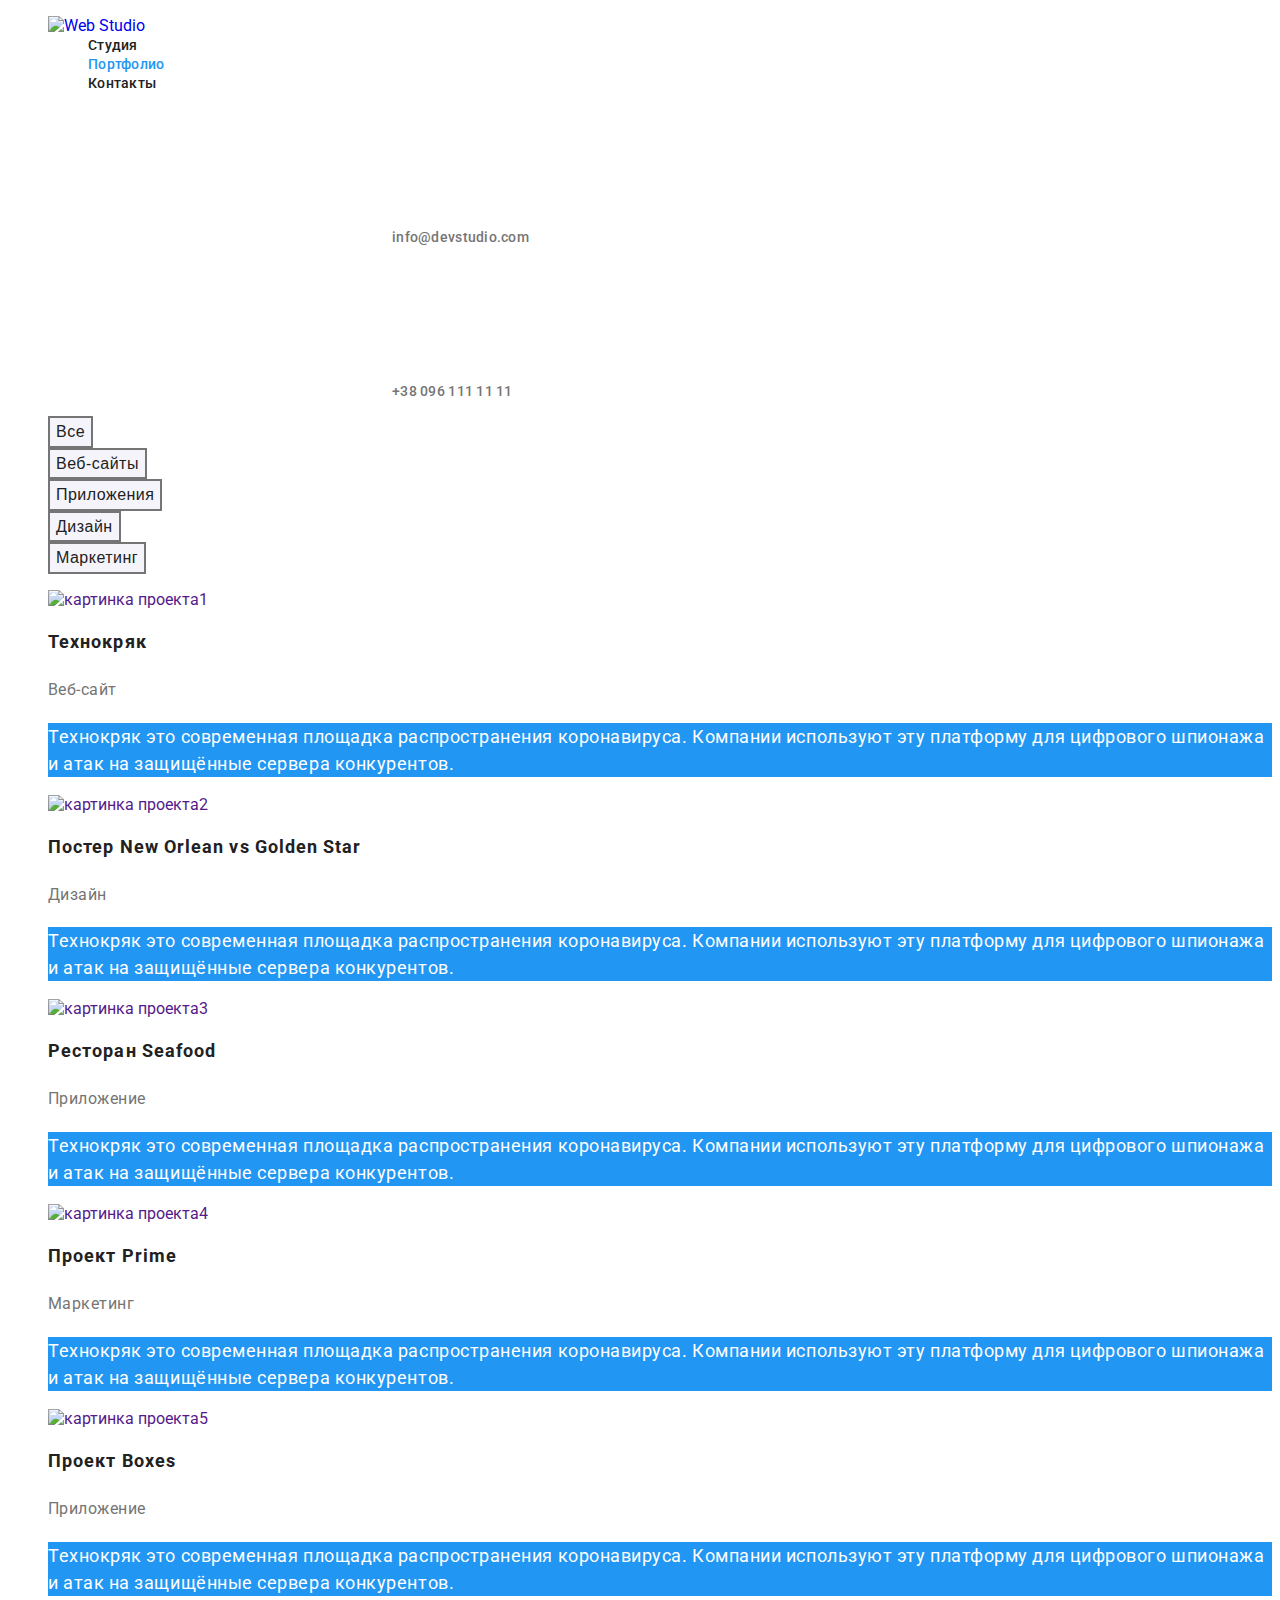
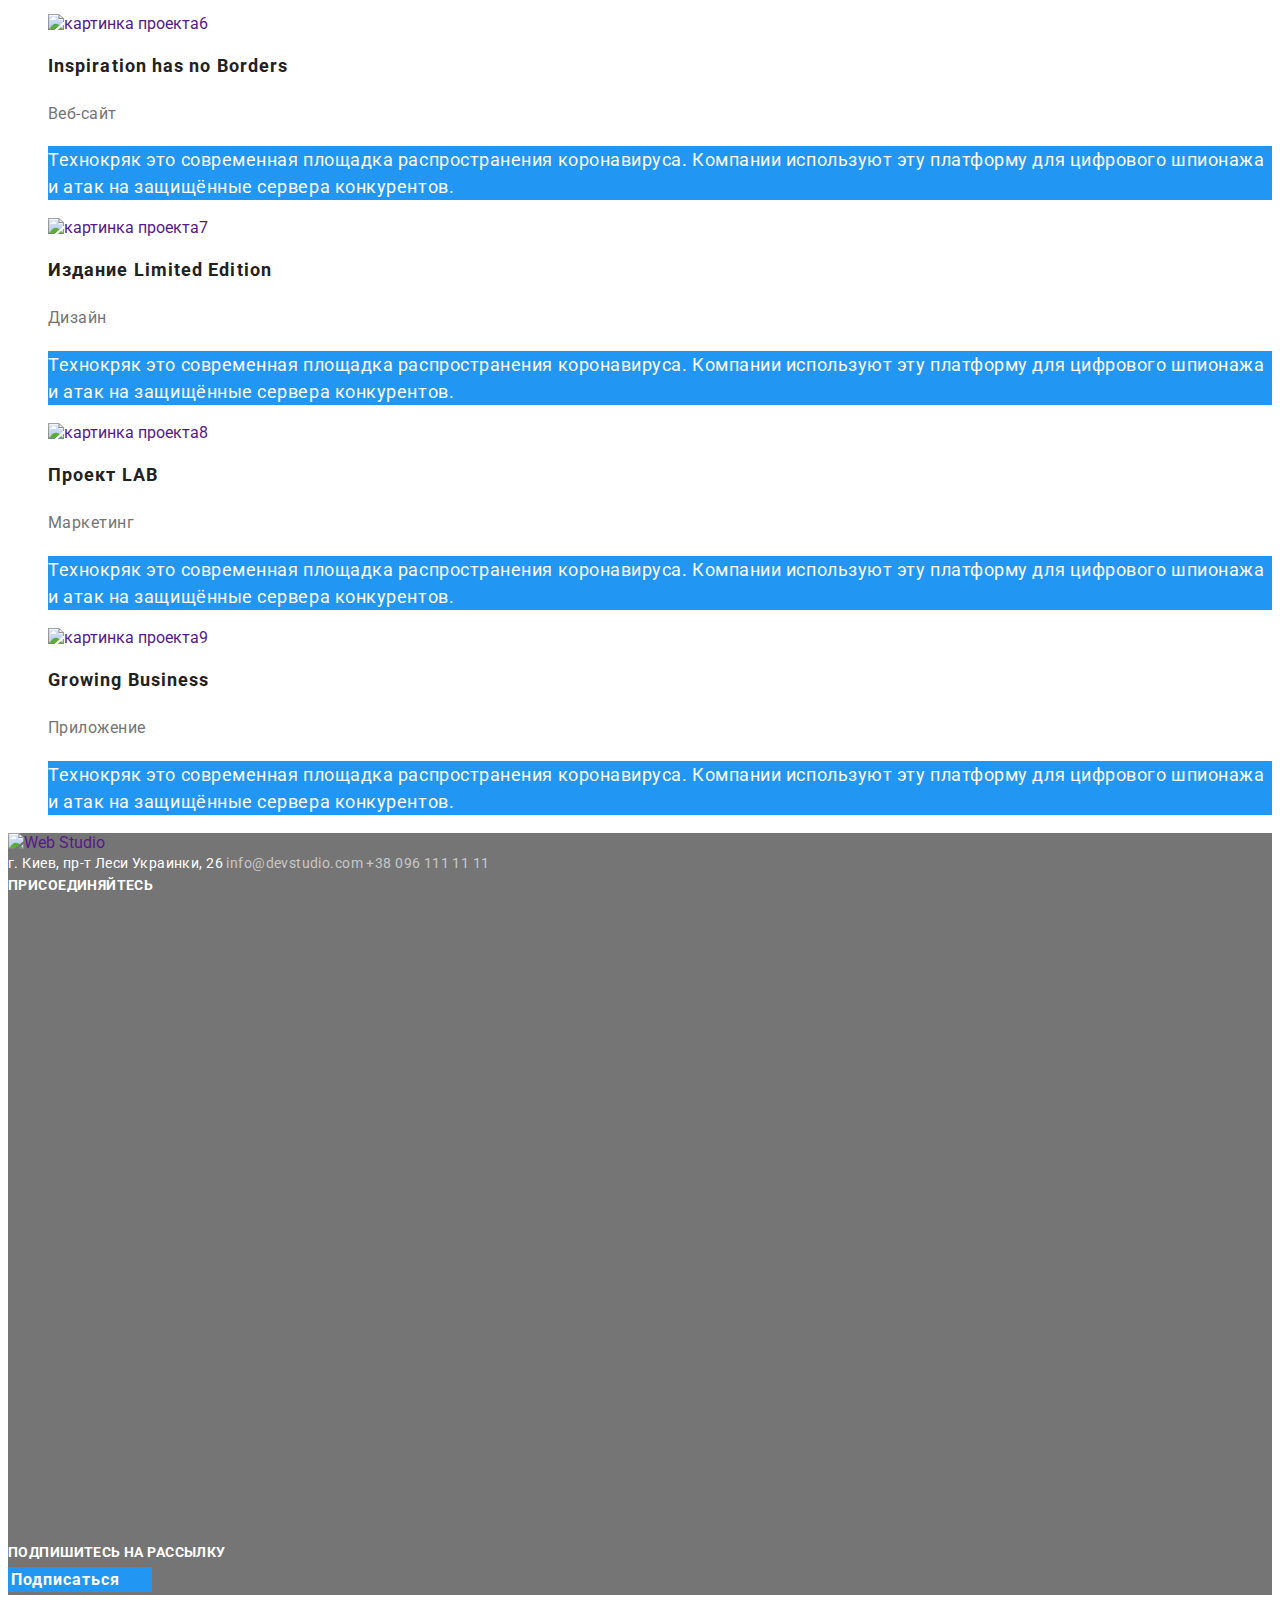
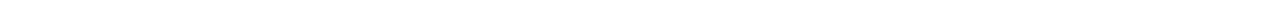
==== portfolio.html @ 9c81aedb "commit" ====
<!DOCTYPE html>
<html lang="ru">
  <head>
    <meta charset="UTF-8" />
    <meta name="format-detection" content="telephone=no" />
    <meta
      name="viewport"
      content="width=device-width, initial-scale=1.0, maximum-scale=1.0, user-scalable=no, shrink-to-fit=no"
    />
    <meta http-equiv="X-UA-Compatible" content="ie=edge" />
    <title>Pprtfolio</title>
    <link
      href="https://fonts.googleapis.com/css2?family=Roboto:wght@400;500;700&display=swap"
      rel="stylesheet"
    />
    <link rel="stylesheet" href="./css/style.css" />
  </head>

  <body>
    <header class="header">
      <div class="container">
        <ul class="header__items">
          <li class="header__item">
            <a href="/" class="logo">
              <div class="logo__img">
                <img src="" alt="Web Studio" role="presentation" />
              </div>
            </a>
          </li>
          <li class="header__item header__item-nav">
            <nav class="nav">
              <ul class="nav__items">
                <li class="nav__item">
                  <a href="./index.html" class="nav__link">Студия</a>
                </li>
                <li class="nav__item">
                  <a href="./portfolio.html" class="nav__link current"
                    >Портфолио
                  </a>
                </li>
                <li class="nav__item">
                  <a href="" class="nav__link">Контакты</a>
                </li>
              </ul>
            </nav>
          </li>
          <li class="header__item">
            <ul class="list">
              <li class="list__item">
                <a href="mailto:info@devstudio.com" class="list__link">
                  <svg class="list__link-icon">
                    <use xlink:href="./img/email.svg"></use>
                  </svg>
                  <span class="list__item-text">info@devstudio.com</span>
                </a>
              </li>
              <li class="list__item">
                <a class="list__link" href="tel:+380961111111">
                  <svg class="list__link-icon">
                    <use xlink:href="./img/phone.svg"></use>
                  </svg>
                  <span class="list__item-text">+38 096 111 11 11</span>
                </a>
              </li>
            </ul>
          </li>
        </ul>
      </div>
    </header>

    <!-- MAIN -->
    <main>
      <!-- Секция Фильтра -->
      <!-- ВОПРОСС -->
      <section class="main-cont__sect">
        <ul class="section__filter">
          <li class="filter__item">
            <button type="button" class="filter__btn">Все</button>
          </li>
          <li class="filter__item">
            <button type="button" class="filter__btn">Веб-сайты</button>
          </li>
          <li class="filter__item">
            <button type="button" class="filter__btn">Приложения</button>
          </li>
          <li class="filter__item">
            <button type="button" class="filter__btn">Дизайн</button>
          </li>
          <li class="filter__item">
            <button type="button" class="filter__btn">Маркетинг</button>
          </li>
        </ul>

        <!-- Блоки  -->

        <ul class="section__blocks">
          <li class="block__item">
            <a href=""
              ><img src="./img/project1.jpg" alt="картинка проекта1" />
              <h2 class="block__title">Технокряк</h2>
              <p class="block__subtitle">Веб-сайт</p>
              <p class="block__text">
                Технокряк это современная площадка распространения коронавируса.
                Компании используют эту платформу для цифрового шпионажа и атак
                на защищённые сервера конкурентов.
              </p>
            </a>
          </li>
          <li class="block__item">
            <a href=""
              ><img src="./img/project2.jpg" alt="картинка проекта2" />
              <h2 class="block__title">Постер New Orlean vs Golden Star</h2>
              <p class="block__subtitle">Дизайн</p>
              <p class="block__text">
                Технокряк это современная площадка распространения коронавируса.
                Компании используют эту платформу для цифрового шпионажа и атак
                на защищённые сервера конкурентов.
              </p>
            </a>
          </li>
          <li class="block__item">
            <a href=""
              ><img src="./img/project3.jpg" alt="картинка проекта3" />
              <h2 class="block__title">Ресторан Seafood</h2>
              <p class="block__subtitle">Приложение</p>
              <p class="block__text">
                Технокряк это современная площадка распространения коронавируса.
                Компании используют эту платформу для цифрового шпионажа и атак
                на защищённые сервера конкурентов.
              </p>
            </a>
          </li>
          <li class="block__item">
            <a href=""
              ><img src="./img/project4.jpg" alt="картинка проекта4" />
              <h2 class="block__title">Проект Prime</h2>
              <p class="block__subtitle">Маркетинг</p>
              <p class="block__text">
                Технокряк это современная площадка распространения коронавируса.
                Компании используют эту платформу для цифрового шпионажа и атак
                на защищённые сервера конкурентов.
              </p>
            </a>
          </li>
          <li class="block__item">
            <a href=""
              ><img src="./img/project5.jpg" alt="картинка проекта5" />
              <h2 class="block__title">Проект Boxes</h2>
              <p class="block__subtitle">Приложение</p>
              <p class="block__text">
                Технокряк это современная площадка распространения коронавируса.
                Компании используют эту платформу для цифрового шпионажа и атак
                на защищённые сервера конкурентов.
              </p>
            </a>
          </li>
          <li class="block__item">
            <a href=""
              ><img src="./img/project6.jpg" alt="картинка проекта6" />
              <h2 class="block__title">Inspiration has no Borders</h2>
              <p class="block__subtitle">Веб-сайт</p>
              <p class="block__text">
                Технокряк это современная площадка распространения коронавируса.
                Компании используют эту платформу для цифрового шпионажа и атак
                на защищённые сервера конкурентов.
              </p>
            </a>
          </li>
          <li class="block__item">
            <a href=""
              ><img src="./img/project7.jpg" alt="картинка проекта7" />
              <h2 class="block__title">Издание Limited Edition</h2>
              <p class="block__subtitle">Дизайн</p>
              <p class="block__text">
                Технокряк это современная площадка распространения коронавируса.
                Компании используют эту платформу для цифрового шпионажа и атак
                на защищённые сервера конкурентов.
              </p>
            </a>
          </li>
          <li class="block__item">
            <a href=""
              ><img src="./img/project8.jpg" alt="картинка проекта8" />
              <h2 class="block__title">Проект LAB</h2>
              <p class="block__subtitle">Маркетинг</p>
              <p class="block__text">
                Технокряк это современная площадка распространения коронавируса.
                Компании используют эту платформу для цифрового шпионажа и атак
                на защищённые сервера конкурентов.
              </p>
            </a>
          </li>
          <li class="block__item">
            <a href="">
              <img src="./img/project9.jpg" alt="картинка проекта9" />
              <h2 class="block__title">Growing Business</h2>
              <p class="block__subtitle">Приложение</p>
              <p class="block__text">
                Технокряк это современная площадка распространения коронавируса.
                Компании используют эту платформу для цифрового шпионажа и атак
                на защищённые сервера конкурентов.
              </p>
            </a>
          </li>
        </ul>
      </section>
    </main>

    <!-- FOOTER -->
    <footer class="footer">
      <div class="container">
        <div class="footer__address">
          <a href="" class="logo">
            <div class="logo-img">
              <img src="" alt="Web Studio" role="presentation" />
            </div>
          </a>
          <address class="address">
            г. Киев, пр-т Леси Украинки, 26
            <a href="mailto:info@devstudio.com" class="footer__email"
              >info@devstudio.com</a
            >
            <a href="tel:+380961111111" class="footer__phone"
              >+38 096 111 11 11</a
            >
          </address>
          <div class="join">
            <b class="join__text"> Присоединяйтесь </b>
            <ul class="socialmedia">
              <li class="socialmedia__item">
                <a href="" aria-label="Instagram" class="socialmedia__link">
                  <svg class="socialmedia__icon">
                    <use href="./img/symbol-defs.svg#icon-instagram"></use>
                  </svg>
                </a>
              </li>

              <li class="socialmedia__item">
                <a href="" aria-label="Twitter" class="socialmedia__link">
                  <svg class="socialmedia__icon">
                    <use href="./img/symbol-defs.svg#icon-twitter"></use>
                  </svg>
                </a>
              </li>

              <li class="socialmedia__item">
                <a href="" aria-label="Facebook" class="socialmedia__link">
                  <svg class="socialmedia__icon">
                    <use href="./img/symbol-defs.svg#icon-facebook"></use>
                  </svg>
                </a>
              </li>

              <li class="socialmedia__item">
                <a href="" aria-label="LinkedIn" class="socialmedia__link">
                  <svg class="socialmedia__icon">
                    <use href="./img/symbol-defs.svg#icon-linkedin"></use>
                  </svg>
                </a>
              </li>
            </ul>
          </div>
          <div class="subscribe">
            <b class="subscribe__text">Подпишитесь на рассылку</b>
            <div class="footer__button">
              <a href="" class="button"
                >Подписаться
                <svg class="footer__button-icon" width="24" height="24">
                  <use href="./img/symbol-defs.svg#icon-icon-send"></use>
                </svg>
              </a>
            </div>
          </div>
        </div>
      </div>
    </footer>
  </body>
</html>
---- css/style.css ----
/* ПОЛИТРА ЦВЕТОВ
color: #2196f3;
color: #000000;
color: #757575;
color: #ffffff;
background: rgba(47, 48, 58, 0.8); */

body {
  font-family: Roboto, sans-serif;
  color: #000000;
  background-color: #ffffff;
}

ul {
  list-style: none;
}

a {
  text-decoration: none;
}

/* БЛОК НАВИГАЦИИ */
.nav__link {
  font-style: normal;
  font-weight: 500;
  font-size: 14px;
  line-height: 1.1;
  letter-spacing: 0.02em;
  color: #212121;
}
.nav__link:hover,
.nav__link:focus {
  color: #2196f3;
}
.nav__items .nav__link.current {
  color: #2196f3;
}

.list__item-text {
  font-style: normal;
  font-weight: 500;
  font-size: 14px;
  line-height: 1.1;
  letter-spacing: 0.02em;
  color: #757575;
}
.list__item-text:hover,
.list__item-text:focus {
  color: #2196f3;
}

/* CSS WEB STUDIO */

/* НАДПИСЬ - Эффективные решения для вашего бизнеса */
.container__hero .hero__title {
  font-style: normal;
  font-weight: 900;
  font-size: 44px;
  line-height: 1.3;
  text-align: center;
  letter-spacing: 0.06em;
  text-transform: uppercase;
  color: #ffffff;
  background-color: #757575;
}

/* КНОПКА- Заказать Услугу */

.container__hero .hero__link {
  font-style: normal;
  font-weight: bold;
  font-size: 16px;
  line-height: 2;
  /* display: flex;
  align-items: center;
  text-align: center; */
  letter-spacing: 0.06em;
  color: #ffffff;
  background-color: #2196f3;
  border-style: solid;
  border-color: #2196f3;
}

/* КОНТЕЙНЕР-ОСОБЕННОСТИ */

.container .container__title-features {
  font-style: normal;
  font-weight: bold;
  font-size: 14px;
  line-height: 1.1;
  letter-spacing: 0.03em;
  text-transform: uppercase;
  color: #212121;
}
.container .container__text-features {
  font-style: normal;
  font-weight: normal;
  font-size: 14px;
  line-height: 1.7;
  letter-spacing: 0.03em;
  color: #757575;
}

/* СЕКЦИЯ ЧЕМ МЫ ЗАНИМАЕМСЯ */
.wwd__sect .container__title {
  font-style: normal;
  font-weight: bold;
  font-size: 36px;
  line-height: 1.2;
  text-align: center;
  letter-spacing: 0.03em;
  color: #212121;
}

.wwd__sect .container__subtitle {
  font-style: normal;
  font-weight: bold;
  font-size: 14px;
  line-height: 1.1;
  text-align: center;
  letter-spacing: 0.03em;
  text-transform: uppercase;
  color: #ffffff;
  background: rgba(47, 48, 58, 0.8);
}

/* КАРТОЧКИ КОМАНДЫ */
.team__sect .container__title {
  font-style: normal;
  font-weight: bold;
  font-size: 36px;
  line-height: 1.2;
  text-align: center;
  letter-spacing: 0.03em;
  color: #212121;
}
.team__sect .container__subtitle {
  font-style: normal;
  font-weight: 500;
  font-size: 16px;
  line-height: 1.2;
  text-align: center;
  letter-spacing: 0.03em;
  color: #212121;
}
.team__sect .container__text {
  font-style: normal;
  font-weight: normal;
  font-size: 16px;
  line-height: 1.2;
  text-align: center;
  letter-spacing: 0.03em;
  color: #757575;
}
.team__sect .socialmedia__icon {
}

/* СЕКЦИЯ КЛИЕНТОВ */
.clients__sect .container__title {
  font-style: normal;
  font-weight: bold;
  font-size: 36px;
  line-height: 1.2;
  text-align: center;
  letter-spacing: 0.03em;
  color: #212121;
}

/* FOOTER */
.footer {
  background-color: #757575;
}
.address {
  font-style: normal;
  font-weight: normal;
  font-size: 14px;
  line-height: 1.7;
  letter-spacing: 0.03em;
  color: #ffffff;
}
.footer .footer__email {
  font-style: normal;
  font-weight: normal;
  font-size: 14px;
  line-height: 1.7;
  letter-spacing: 0.03em;
  color: rgba(255, 255, 255, 0.6);
}
.footer .footer__phone {
  font-style: normal;
  font-weight: normal;
  font-size: 14px;
  line-height: 1.7;
  letter-spacing: 0.03em;
  color: rgba(255, 255, 255, 0.6);
}
.join .join__text {
  font-style: normal;
  font-weight: bold;
  font-size: 14px;
  line-height: 1.1;
  letter-spacing: 0.03em;
  text-transform: uppercase;

  color: #ffffff;
}
.subscribe .subscribe__text {
  font-style: normal;
  font-weight: bold;
  font-size: 14px;
  line-height: 16px;
  letter-spacing: 0.03em;
  text-transform: uppercase;
  color: #ffffff;
}

.footer__button .button {
  font-style: normal;
  font-weight: bold;
  font-size: 16px;
  line-height: 1.8;
  /* display: flex;
  align-items: center;
  text-align: center; */
  letter-spacing: 0.06em;
  background-color: #2196f3;
  border-style: solid;
  border-color: #2196f3;
  color: #ffffff;
}

/* PORTFOLIO CSS */
.section__filter .filter__btn {
  font-style: normal;
  font-weight: 500;
  font-size: 16px;
  line-height: 1.6;
  text-align: center;
  letter-spacing: 0.03em;
  color: #212121;
  background-color: #f5f4fa;
  border-style: solid;
  border-color: #757575;
}
.filter__btn:hover,
.filter__btn:focus {
  color: #2196f3;
}
.section__blocks .block__title {
  font-style: normal;
  font-weight: bold;
  font-size: 18px;
  line-height: 2;
  letter-spacing: 0.06em;
  color: #212121;
}
.section__blocks .block__subtitle {
  font-style: normal;
  font-weight: normal;
  font-size: 16px;
  line-height: 1.8;
  letter-spacing: 0.03em;
  color: #757575;
}
.section__blocks .block__text {
  font-style: normal;
  font-weight: normal;
  font-size: 18px;
  line-height: 1.5;
  letter-spacing: 0.03em;
  color: #ffffff;
  background-color: #2196f3;
}
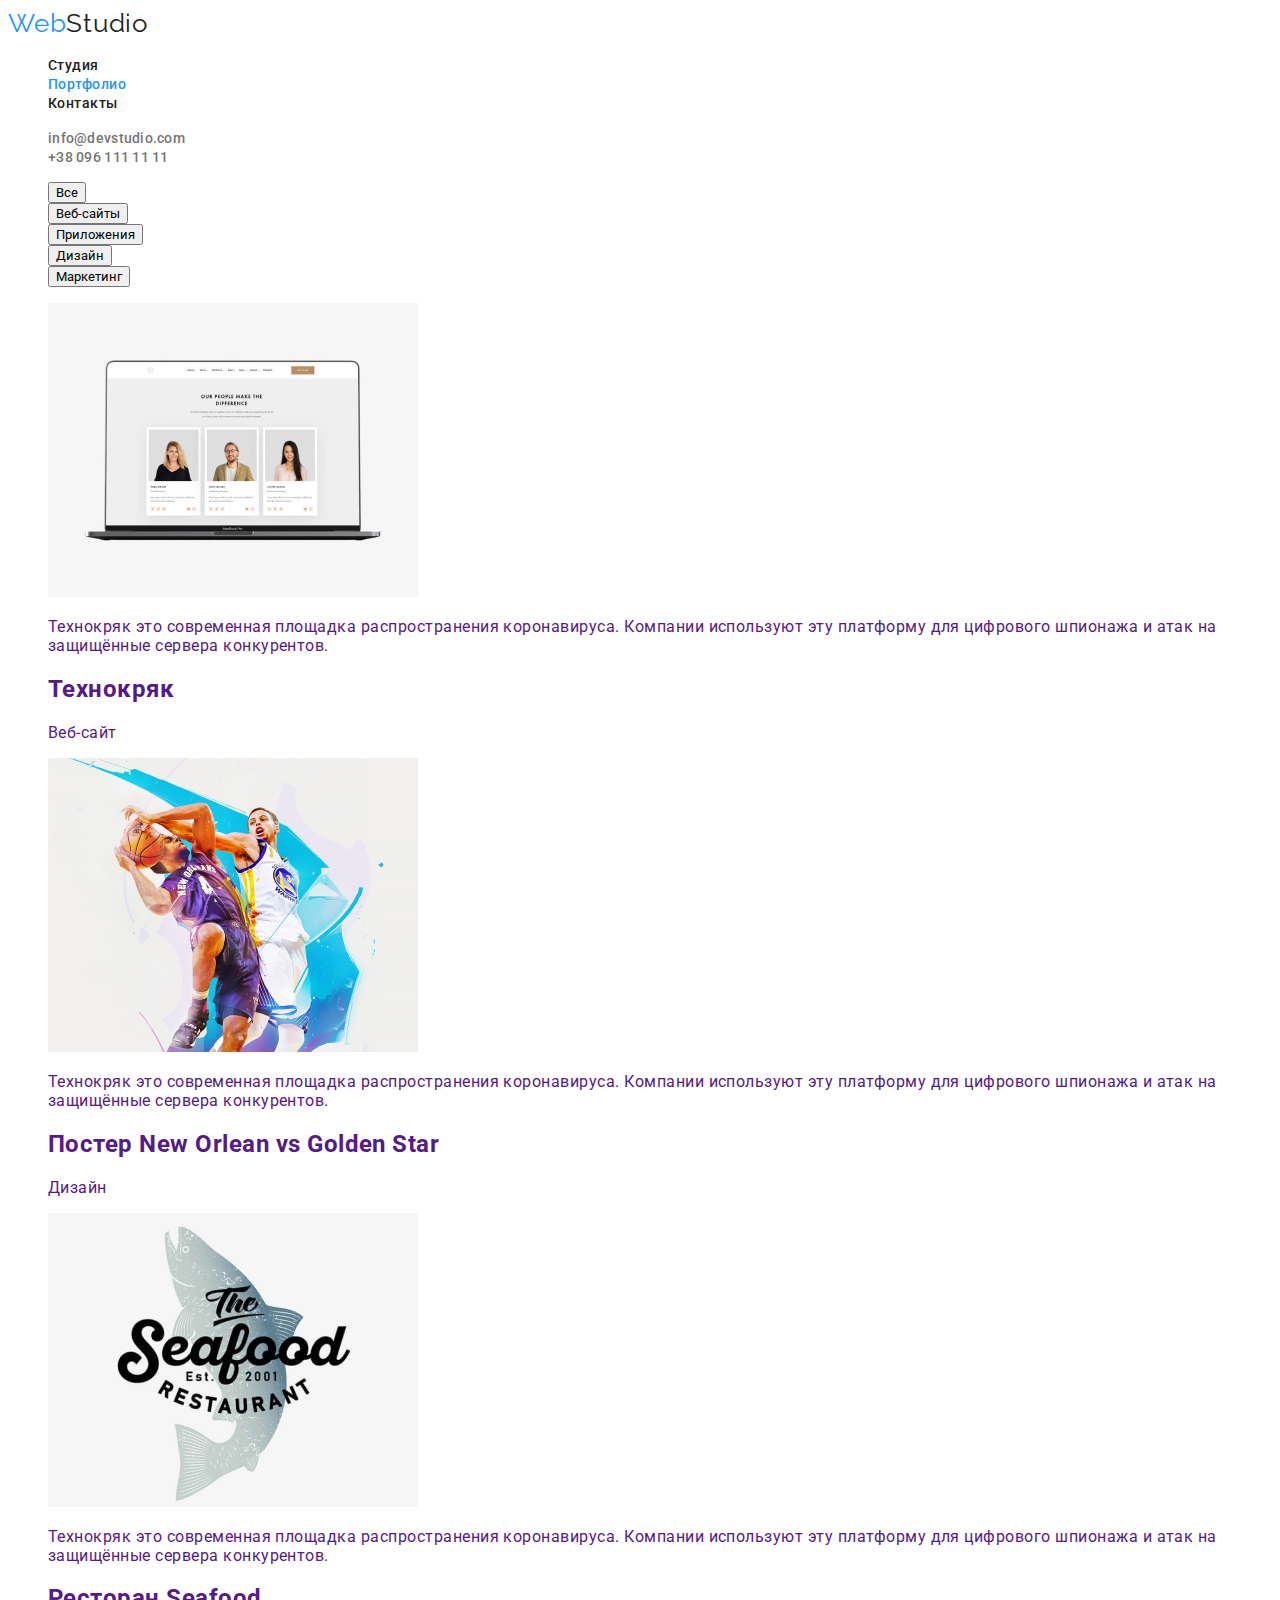
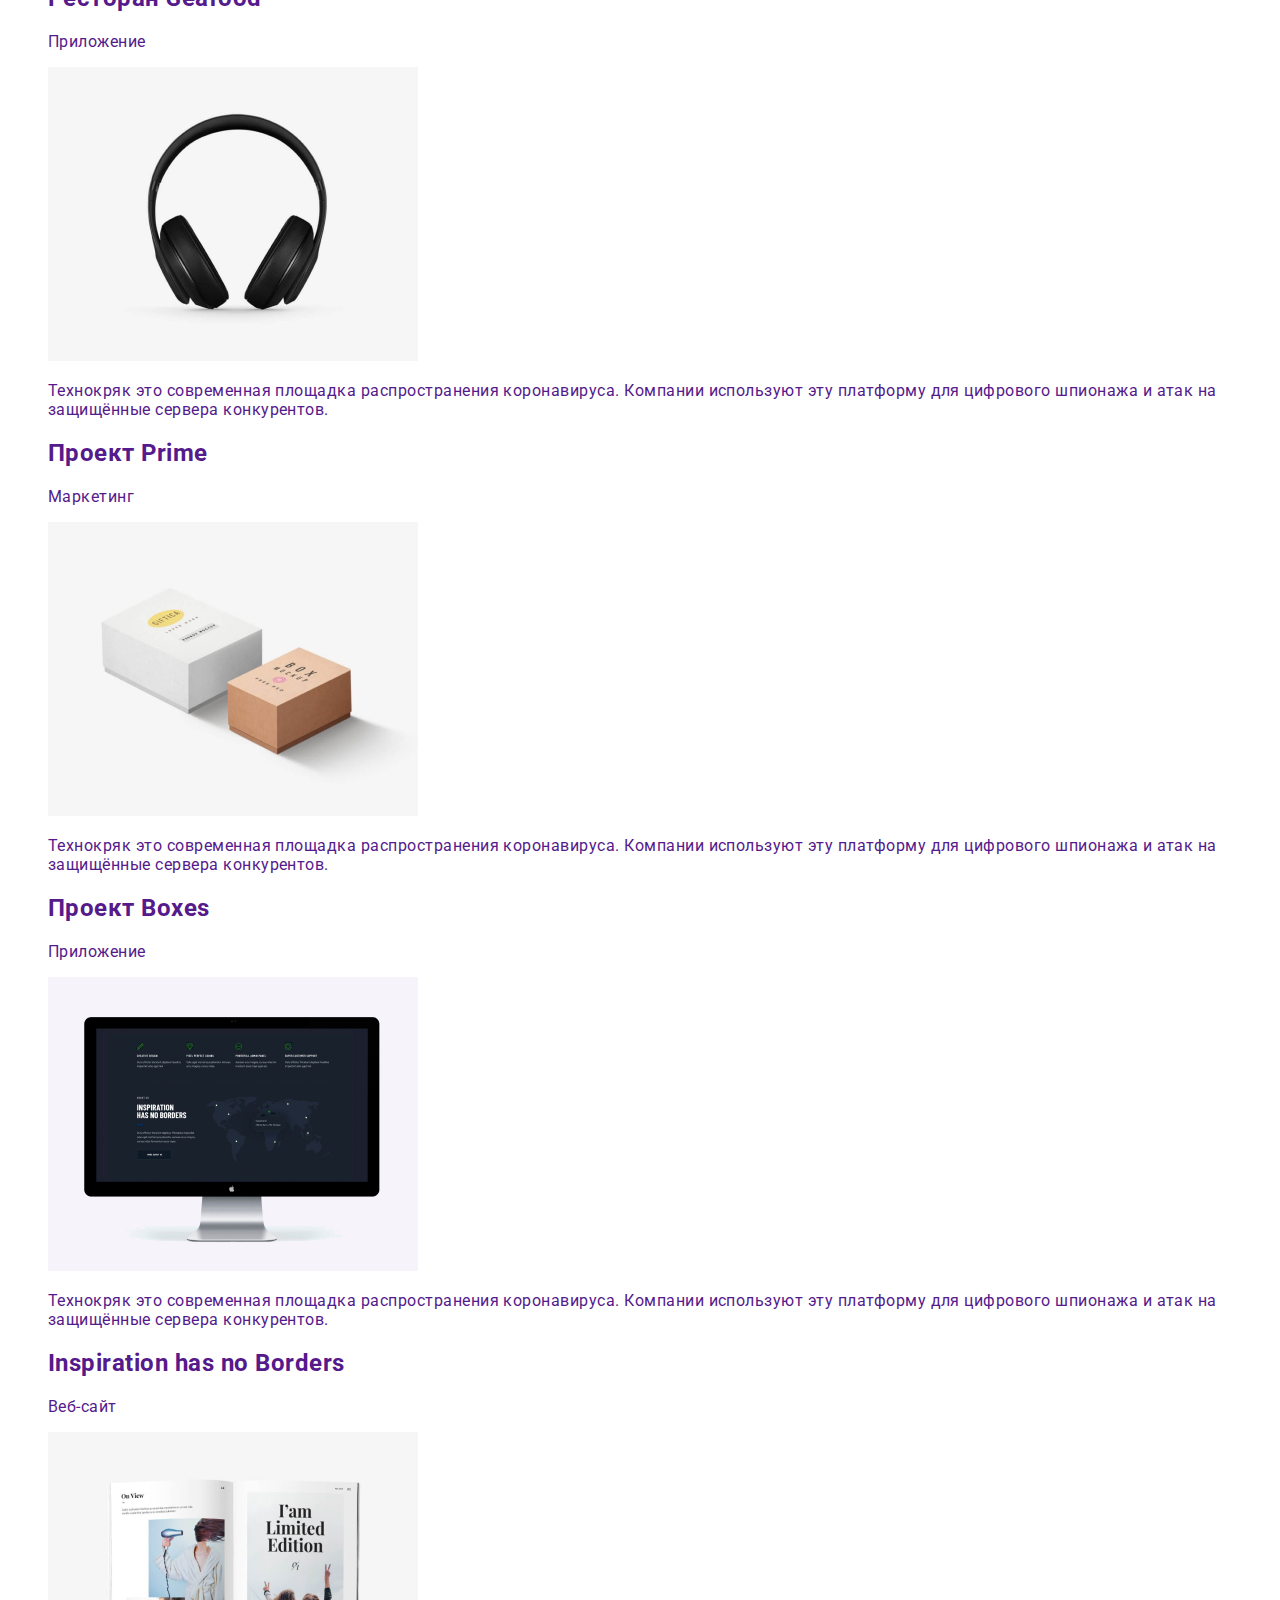
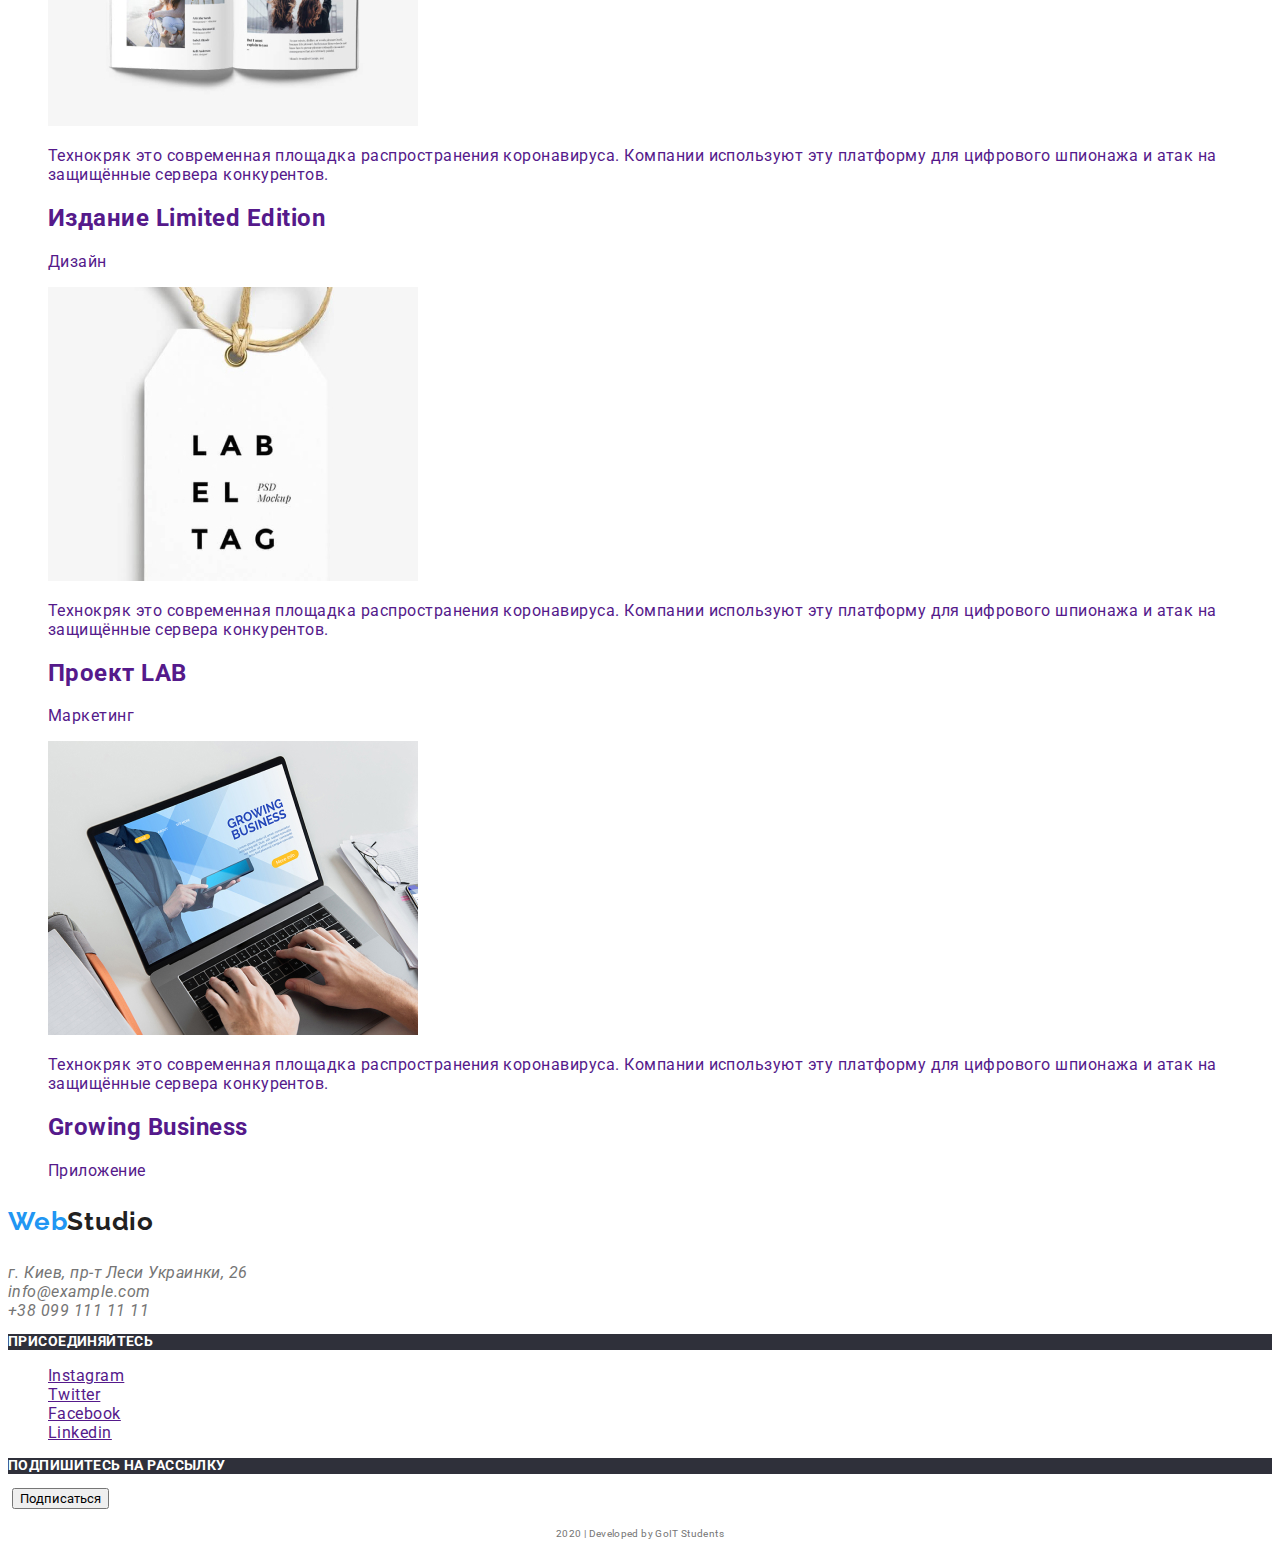
==== commit fcdcd645: "commit" ====
--- a/portfolio.html
+++ b/portfolio.html
@@ -1,278 +1,150 @@
 <!DOCTYPE html>
 <html lang="ru">
-  <head>
-    <meta charset="UTF-8" />
-    <meta name="format-detection" content="telephone=no" />
-    <meta
-      name="viewport"
-      content="width=device-width, initial-scale=1.0, maximum-scale=1.0, user-scalable=no, shrink-to-fit=no"
-    />
-    <meta http-equiv="X-UA-Compatible" content="ie=edge" />
-    <title>Pprtfolio</title>
-    <link
-      href="https://fonts.googleapis.com/css2?family=Roboto:wght@400;500;700&display=swap"
-      rel="stylesheet"
-    />
-    <link rel="stylesheet" href="./css/style.css" />
-  </head>
+<head>
+    <meta charset="UTF-8">
+    <meta name="viewport" content="width=device-width, initial-scale=1.0">
+    <title>Portfolio</title>
+    <link href="https://fonts.googleapis.com/css2?family=Raleway:wght@700&family=Roboto:wght@400;500;700;900&display=swap"
+    rel="stylesheet">
+    <link rel="stylesheet" href="./css/styles.css">
 
-  <body>
-    <header class="header">
-      <div class="container">
-        <ul class="header__items">
-          <li class="header__item">
-            <a href="/" class="logo">
-              <div class="logo__img">
-                <img src="" alt="Web Studio" role="presentation" />
-              </div>
-            </a>
-          </li>
-          <li class="header__item header__item-nav">
-            <nav class="nav">
-              <ul class="nav__items">
-                <li class="nav__item">
-                  <a href="./index.html" class="nav__link">Студия</a>
+</head>
+<body>
+    <!-- Шапка страницы -->
+    <header class="page-header">
+        <nav>
+          <a href="./index.html" class="logo"><span class="accent">Web</span>Studio</a>
+  
+          <ul class="site-nav">
+            <li><a href="./index.html" class="link">Студия</a></li>
+            <li><a href="./portfolio.html" class="link current">Портфолио</a></li>
+            <li><a href="" class="link">Контакты</a></li>
+          </ul>
+        </nav>
+  
+        <ul class="contacts">
+          <li><a href="mailto:info@devstudio.com" class="item">info@devstudio.com</a></li>
+          <li><a href="tel:+380961111111" class="item">+38 096 111 11 11</a></li>
+        </ul>
+      </header>
+  
+      <!-- Уникальный  контент -->
+      <main>
+        <!-- Примеры работ -->
+        <section>
+            <!-- <h1>Галлерея работ</h1> -->
+            <ul>
+                <li><button type="button">Все</button></li>
+                <li><button type="button">Веб-сайты</button></li>
+                <li><button type="button">Приложения</button></li>
+                <li><button type="button">Дизайн</button></li>
+                <li><button type="button">Маркетинг</button></li>
+            </ul>
+            <ul class="examples">
+                <li>
+                    <a href="" class="item">
+                        <img src="./images/technokryak.jpg" alt="">
+                        <p>Технокряк это современная площадка распространения коронавируса. Компании используют эту платформу для цифрового шпионажа и атак на защищённые сервера конкурентов.</p>
+                        <h2 class="title">Технокряк</h2>
+                        <p>Веб-сайт</p>
+                    </a>
                 </li>
-                <li class="nav__item">
-                  <a href="./portfolio.html" class="nav__link current"
-                    >Портфолио
-                  </a>
+                <li>
+                    <a href="" class="item">
+                        <img src="./images/neworlean.jpg" alt="">
+                        <p>Технокряк это современная площадка распространения коронавируса. Компании используют эту платформу для цифрового шпионажа и атак на защищённые сервера конкурентов.</p>
+                        <h2 class="title">Постер New Orlean vs Golden Star</h2>
+                        <p>Дизайн</p>
+                    </a>
                 </li>
-                <li class="nav__item">
-                  <a href="" class="nav__link">Контакты</a>
+                <li>
+                    <a href="" class="item">
+                        <img src="./images/seafood.jpg" alt="">
+                        <p>Технокряк это современная площадка распространения коронавируса. Компании используют эту платформу для цифрового шпионажа и атак на защищённые сервера конкурентов.</p>
+                        <h2 class="title">Ресторан Seafood</h2>
+                        <p>Приложение</p>
+                    </a>
                 </li>
-              </ul>
-            </nav>
-          </li>
-          <li class="header__item">
-            <ul class="list">
-              <li class="list__item">
-                <a href="mailto:info@devstudio.com" class="list__link">
-                  <svg class="list__link-icon">
-                    <use xlink:href="./img/email.svg"></use>
-                  </svg>
-                  <span class="list__item-text">info@devstudio.com</span>
-                </a>
-              </li>
-              <li class="list__item">
-                <a class="list__link" href="tel:+380961111111">
-                  <svg class="list__link-icon">
-                    <use xlink:href="./img/phone.svg"></use>
-                  </svg>
-                  <span class="list__item-text">+38 096 111 11 11</span>
-                </a>
-              </li>
+                <li>
+                    <a href="" class="item">
+                        <img src="./images/prime.jpg" alt="">
+                        <p>Технокряк это современная площадка распространения коронавируса. Компании используют эту платформу для цифрового шпионажа и атак на защищённые сервера конкурентов. </p>
+                        <h2 class="title">Проект Prime</h2>
+                        <p>Маркетинг</p>
+                    </a>
+                </li>
+                <li>
+                    <a href="" class="item">
+                        <img src="./images/boxes.jpg" alt="">
+                        <p>Технокряк это современная площадка распространения коронавируса. Компании используют эту платформу для цифрового шпионажа и атак на защищённые сервера конкурентов.</p>
+                        <h2 class="title">Проект Boxes</h2>
+                        <p>Приложение</p>
+                    </a>
+                </li>
+                <li>
+                    <a href="" class="item">
+                        <img src="./images/inspiration.jpg" alt="">
+                        <p>Технокряк это современная площадка распространения коронавируса. Компании используют эту платформу для цифрового шпионажа и атак на защищённые сервера конкурентов.</p>
+                        <h2 class="title">Inspiration has no Borders</h2>
+                        <p>Веб-сайт</p>
+                    </a>
+                </li>
+                <li>
+                    <a href="" class="item">
+                        <img src="./images/lmtedition.jpg" alt="">
+                        <p>Технокряк это современная площадка распространения коронавируса. Компании используют эту платформу для цифрового шпионажа и атак на защищённые сервера конкурентов.</p>
+                        <h2 class="title">Издание Limited Edition</h2>
+                        <p>Дизайн</p>
+                    </a>
+                </li>
+                <li>
+                    <a href="" class="item">
+                        <img src="./images/lab.jpg" alt="">
+                        <p>Технокряк это современная площадка распространения коронавируса. Компании используют эту платформу для цифрового шпионажа и атак на защищённые сервера конкурентов.</p>
+                        <h2 class="title">Проект LAB</h2>
+                        <p>Маркетинг</p>
+                    </a>
+                </li>
+                <li>
+                    <a href="" class="item">
+                        <img src="./images/growingbusiness.jpg" alt="">
+                        <p>Технокряк это современная площадка распространения коронавируса. Компании используют эту платформу для цифрового шпионажа и атак на защищённые сервера конкурентов.</p>
+                        <h2 class="title">Growing Business</h2>
+                        <p>Приложение</p>
+                    </a>
+                </li>
             </ul>
-          </li>
-        </ul>
-      </div>
-    </header>
-
-    <!-- MAIN -->
-    <main>
-      <!-- Секция Фильтра -->
-      <!-- ВОПРОСС -->
-      <section class="main-cont__sect">
-        <ul class="section__filter">
-          <li class="filter__item">
-            <button type="button" class="filter__btn">Все</button>
-          </li>
-          <li class="filter__item">
-            <button type="button" class="filter__btn">Веб-сайты</button>
-          </li>
-          <li class="filter__item">
-            <button type="button" class="filter__btn">Приложения</button>
-          </li>
-          <li class="filter__item">
-            <button type="button" class="filter__btn">Дизайн</button>
-          </li>
-          <li class="filter__item">
-            <button type="button" class="filter__btn">Маркетинг</button>
-          </li>
-        </ul>
-
-        <!-- Блоки  -->
-
-        <ul class="section__blocks">
-          <li class="block__item">
-            <a href=""
-              ><img src="./img/project1.jpg" alt="картинка проекта1" />
-              <h2 class="block__title">Технокряк</h2>
-              <p class="block__subtitle">Веб-сайт</p>
-              <p class="block__text">
-                Технокряк это современная площадка распространения коронавируса.
-                Компании используют эту платформу для цифрового шпионажа и атак
-                на защищённые сервера конкурентов.
-              </p>
-            </a>
-          </li>
-          <li class="block__item">
-            <a href=""
-              ><img src="./img/project2.jpg" alt="картинка проекта2" />
-              <h2 class="block__title">Постер New Orlean vs Golden Star</h2>
-              <p class="block__subtitle">Дизайн</p>
-              <p class="block__text">
-                Технокряк это современная площадка распространения коронавируса.
-                Компании используют эту платформу для цифрового шпионажа и атак
-                на защищённые сервера конкурентов.
-              </p>
-            </a>
-          </li>
-          <li class="block__item">
-            <a href=""
-              ><img src="./img/project3.jpg" alt="картинка проекта3" />
-              <h2 class="block__title">Ресторан Seafood</h2>
-              <p class="block__subtitle">Приложение</p>
-              <p class="block__text">
-                Технокряк это современная площадка распространения коронавируса.
-                Компании используют эту платформу для цифрового шпионажа и атак
-                на защищённые сервера конкурентов.
-              </p>
-            </a>
-          </li>
-          <li class="block__item">
-            <a href=""
-              ><img src="./img/project4.jpg" alt="картинка проекта4" />
-              <h2 class="block__title">Проект Prime</h2>
-              <p class="block__subtitle">Маркетинг</p>
-              <p class="block__text">
-                Технокряк это современная площадка распространения коронавируса.
-                Компании используют эту платформу для цифрового шпионажа и атак
-                на защищённые сервера конкурентов.
-              </p>
-            </a>
-          </li>
-          <li class="block__item">
-            <a href=""
-              ><img src="./img/project5.jpg" alt="картинка проекта5" />
-              <h2 class="block__title">Проект Boxes</h2>
-              <p class="block__subtitle">Приложение</p>
-              <p class="block__text">
-                Технокряк это современная площадка распространения коронавируса.
-                Компании используют эту платформу для цифрового шпионажа и атак
-                на защищённые сервера конкурентов.
-              </p>
-            </a>
-          </li>
-          <li class="block__item">
-            <a href=""
-              ><img src="./img/project6.jpg" alt="картинка проекта6" />
-              <h2 class="block__title">Inspiration has no Borders</h2>
-              <p class="block__subtitle">Веб-сайт</p>
-              <p class="block__text">
-                Технокряк это современная площадка распространения коронавируса.
-                Компании используют эту платформу для цифрового шпионажа и атак
-                на защищённые сервера конкурентов.
-              </p>
-            </a>
-          </li>
-          <li class="block__item">
-            <a href=""
-              ><img src="./img/project7.jpg" alt="картинка проекта7" />
-              <h2 class="block__title">Издание Limited Edition</h2>
-              <p class="block__subtitle">Дизайн</p>
-              <p class="block__text">
-                Технокряк это современная площадка распространения коронавируса.
-                Компании используют эту платформу для цифрового шпионажа и атак
-                на защищённые сервера конкурентов.
-              </p>
-            </a>
-          </li>
-          <li class="block__item">
-            <a href=""
-              ><img src="./img/project8.jpg" alt="картинка проекта8" />
-              <h2 class="block__title">Проект LAB</h2>
-              <p class="block__subtitle">Маркетинг</p>
-              <p class="block__text">
-                Технокряк это современная площадка распространения коронавируса.
-                Компании используют эту платформу для цифрового шпионажа и атак
-                на защищённые сервера конкурентов.
-              </p>
-            </a>
-          </li>
-          <li class="block__item">
-            <a href="">
-              <img src="./img/project9.jpg" alt="картинка проекта9" />
-              <h2 class="block__title">Growing Business</h2>
-              <p class="block__subtitle">Приложение</p>
-              <p class="block__text">
-                Технокряк это современная площадка распространения коронавируса.
-                Компании используют эту платформу для цифрового шпионажа и атак
-                на защищённые сервера конкурентов.
-              </p>
-            </a>
-          </li>
-        </ul>
-      </section>
-    </main>
-
-    <!-- FOOTER -->
-    <footer class="footer">
-      <div class="container">
-        <div class="footer__address">
-          <a href="" class="logo">
-            <div class="logo-img">
-              <img src="" alt="Web Studio" role="presentation" />
-            </div>
-          </a>
+        </section>
+      </main>
+  
+      <!-- Подвал страницы -->
+      <footer>
+        <!-- Адрес -->
+        <section>
+          <h3 class="logo"><span class="accent">Web</span>Studio</h3>
           <address class="address">
-            г. Киев, пр-т Леси Украинки, 26
-            <a href="mailto:info@devstudio.com" class="footer__email"
-              >info@devstudio.com</a
-            >
-            <a href="tel:+380961111111" class="footer__phone"
-              >+38 096 111 11 11</a
-            >
+            г. Киев, пр-т Леси Украинки, 26 <br />
+            info@example.com <br />
+            +38 099 111 11 11
           </address>
-          <div class="join">
-            <b class="join__text"> Присоединяйтесь </b>
-            <ul class="socialmedia">
-              <li class="socialmedia__item">
-                <a href="" aria-label="Instagram" class="socialmedia__link">
-                  <svg class="socialmedia__icon">
-                    <use href="./img/symbol-defs.svg#icon-instagram"></use>
-                  </svg>
-                </a>
-              </li>
-
-              <li class="socialmedia__item">
-                <a href="" aria-label="Twitter" class="socialmedia__link">
-                  <svg class="socialmedia__icon">
-                    <use href="./img/symbol-defs.svg#icon-twitter"></use>
-                  </svg>
-                </a>
-              </li>
-
-              <li class="socialmedia__item">
-                <a href="" aria-label="Facebook" class="socialmedia__link">
-                  <svg class="socialmedia__icon">
-                    <use href="./img/symbol-defs.svg#icon-facebook"></use>
-                  </svg>
-                </a>
-              </li>
-
-              <li class="socialmedia__item">
-                <a href="" aria-label="LinkedIn" class="socialmedia__link">
-                  <svg class="socialmedia__icon">
-                    <use href="./img/symbol-defs.svg#icon-linkedin"></use>
-                  </svg>
-                </a>
-              </li>
-            </ul>
-          </div>
-          <div class="subscribe">
-            <b class="subscribe__text">Подпишитесь на рассылку</b>
-            <div class="footer__button">
-              <a href="" class="button"
-                >Подписаться
-                <svg class="footer__button-icon" width="24" height="24">
-                  <use href="./img/symbol-defs.svg#icon-icon-send"></use>
-                </svg>
-              </a>
-            </div>
-          </div>
-        </div>
-      </div>
-    </footer>
-  </body>
-</html>
+        </section>
+        <!-- Социальные сети -->
+        <section class="footer">
+          <h3 class="title">Присоединяйтесь</h3>
+          <ul>
+            <li><a href="" aria-label="Ссылка на Instagram">Instagram</a></li>
+            <li><a href="" aria-label="Ссылка на Twitter">Twitter</a></li>
+            <li><a href="" aria-label="Ссылка на Facebook">Facebook</a></li>
+            <li><a href="" aria-label="Ссылка на Linkedin">Linkedin</a></li>
+          </ul>
+        </section>
+         <!-- Подписка -->
+        <section class="footer">
+           <h3 class="title">Подпишитесь на рассылку</h3>
+           <button>Подписаться</button>
+       </section>
+  
+        <p class="bottom"><small>2020 | Developed by GoIT Students</small></p>
+      </footer>
+</body>
+</html>--- a/css/styles.css
+++ b/css/styles.css
@@ -0,0 +1,147 @@
+:root{
+    --primary-text-color: #757575;
+    --title-text-color: #212121;
+    --accent-color: #2196F3;
+    --primary-white-color: #FFFFFF;
+    --secondary-grey-color: #F5F4FA;
+}
+body{
+    background-color: var(--primary-white-color);
+    color: var(--primary-text-color);
+
+    font-family: Roboto, sans-serif;
+    letter-spacing: 0.03em;
+}
+ul{
+    list-style: none;
+}
+button{
+    font-family: inherit;
+}
+/*Лого*/
+.logo{
+    color: #212121; 
+    font-family: Raleway, sans-serif;
+    font-size: 26px;
+    line-height: 1.19;
+    letter-spacing: 0.03em;
+    text-decoration: none;
+}
+.accent{
+    color: #2196F3;
+}
+
+/*Контакты*/
+.contacts .item{
+    color: var(--primary-text-color);
+    font-weight: 500;
+    font-size: 14px;
+    line-height: 16px;
+    letter-spacing: 0.02em;
+    text-decoration: none;
+}
+.contacts .item:hover,
+.contacts .item:focus{
+    color: var(--accent-color);
+}
+/*Навигация*/
+.site-nav .link{
+    color: var(--title-text-color);
+    font-family: inherit;
+    font-weight: 500;
+    font-size: 14px;
+    line-height: 1.14;
+    text-decoration: none;
+}
+.site-nav .link:hover, 
+.site-nav .link:focus{
+    color: var(--accent-color);
+}
+.site-nav .current{
+    color: var(--accent-color);
+}
+/*Название секции*/
+.section-title{
+    color: var(--title-text-color);
+    font-weight: 700;
+    font-size: 36px;
+    line-height: 1.17;
+    text-align: center;
+    letter-spacing: 0.03em;;
+}
+.button{
+    font-family: inherit;
+    color: #212121;
+    background-color: #F5F4FA;
+    font-weight: 500;
+    font-size: 16px;
+    line-height: 1.6;
+    text-align: center;
+}
+.button:hover, 
+.button:focus{
+    color: var(--accent-color)
+}
+
+.hero-title{
+    background-color: rgba(47, 48, 58, 0.8);
+    color: var(--primary-white-color);
+    font-weight: 900;
+    font-size: 44px;
+    line-height: 1.36;
+    text-align: center;
+    letter-spacing: 0.06em;
+    text-transform: uppercase;
+}
+ /*Особенности и сервис*/
+.feature-list .title, .service-list .title{
+    color: var(--title-text-color);
+    font-weight: 700;
+    font-size: 14px;
+    line-height: 1.14;
+    letter-spacing: 0.03em;
+    text-transform: uppercase;
+}
+
+.feature-list .text{
+    color: var(--primary-text-color);
+    font-size: 14px;
+    line-height: 1.71;
+    letter-spacing: 0.03em;
+}
+/*Команда*/
+.team{
+    background-color: var(--secondary-grey-color);
+}
+.name{
+    color: var(--title-text-color);
+    font-weight: 500;
+    font-size: 16px;
+    line-height: 1.19;
+    letter-spacing: 0.03em;
+}
+.examples .item{
+    text-decoration: none;
+}
+.examples .item:hover,
+.examples .item:focus{
+    color: var(--accent-color);
+}
+
+.footer .title{
+    background-color: #2F303A;
+    color: var(--primary-white-color);
+    font-weight: 700;
+    font-size: 14px;
+    line-height: 1.14;
+    letter-spacing: 0.03em;
+    text-transform: uppercase;
+}
+
+.bottom{
+    font-weight: 400;
+    font-size: 12px;
+    line-height: 2;
+    text-align: center;
+    letter-spacing: 0.03em;
+}
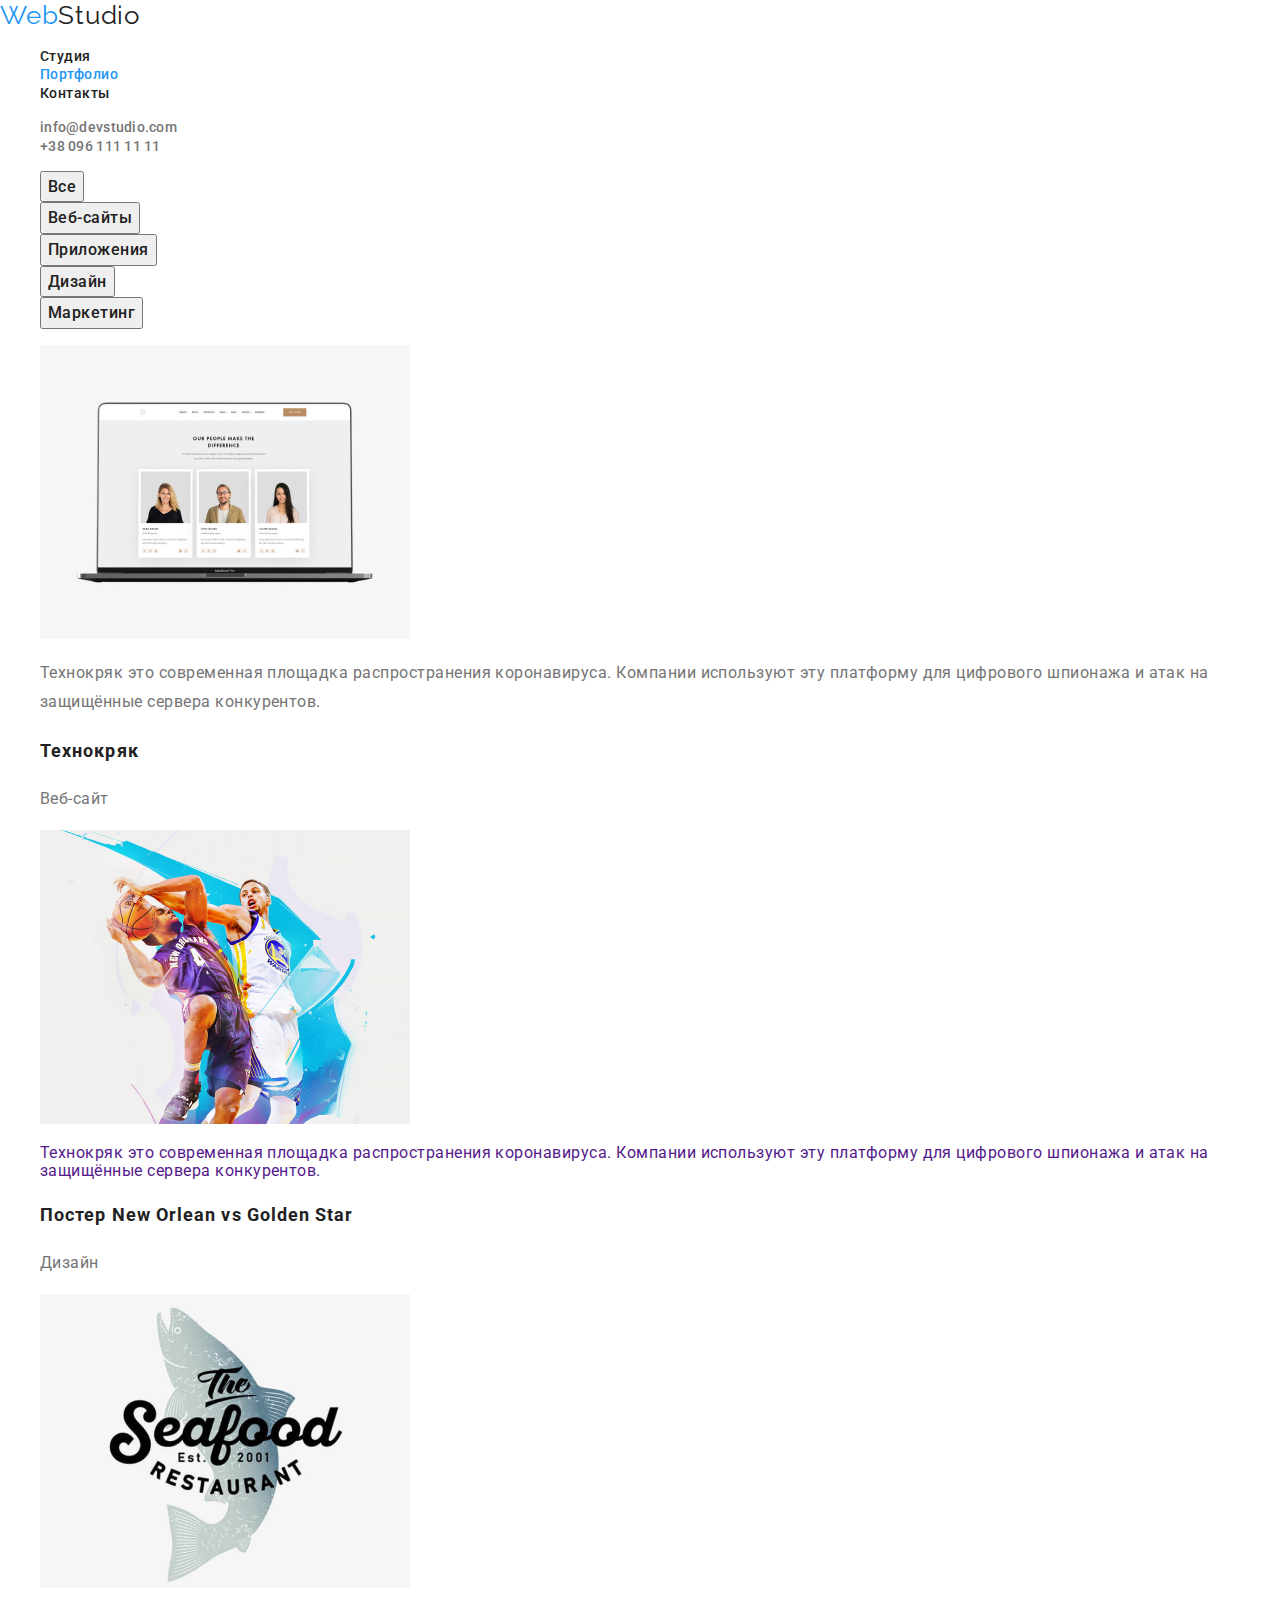
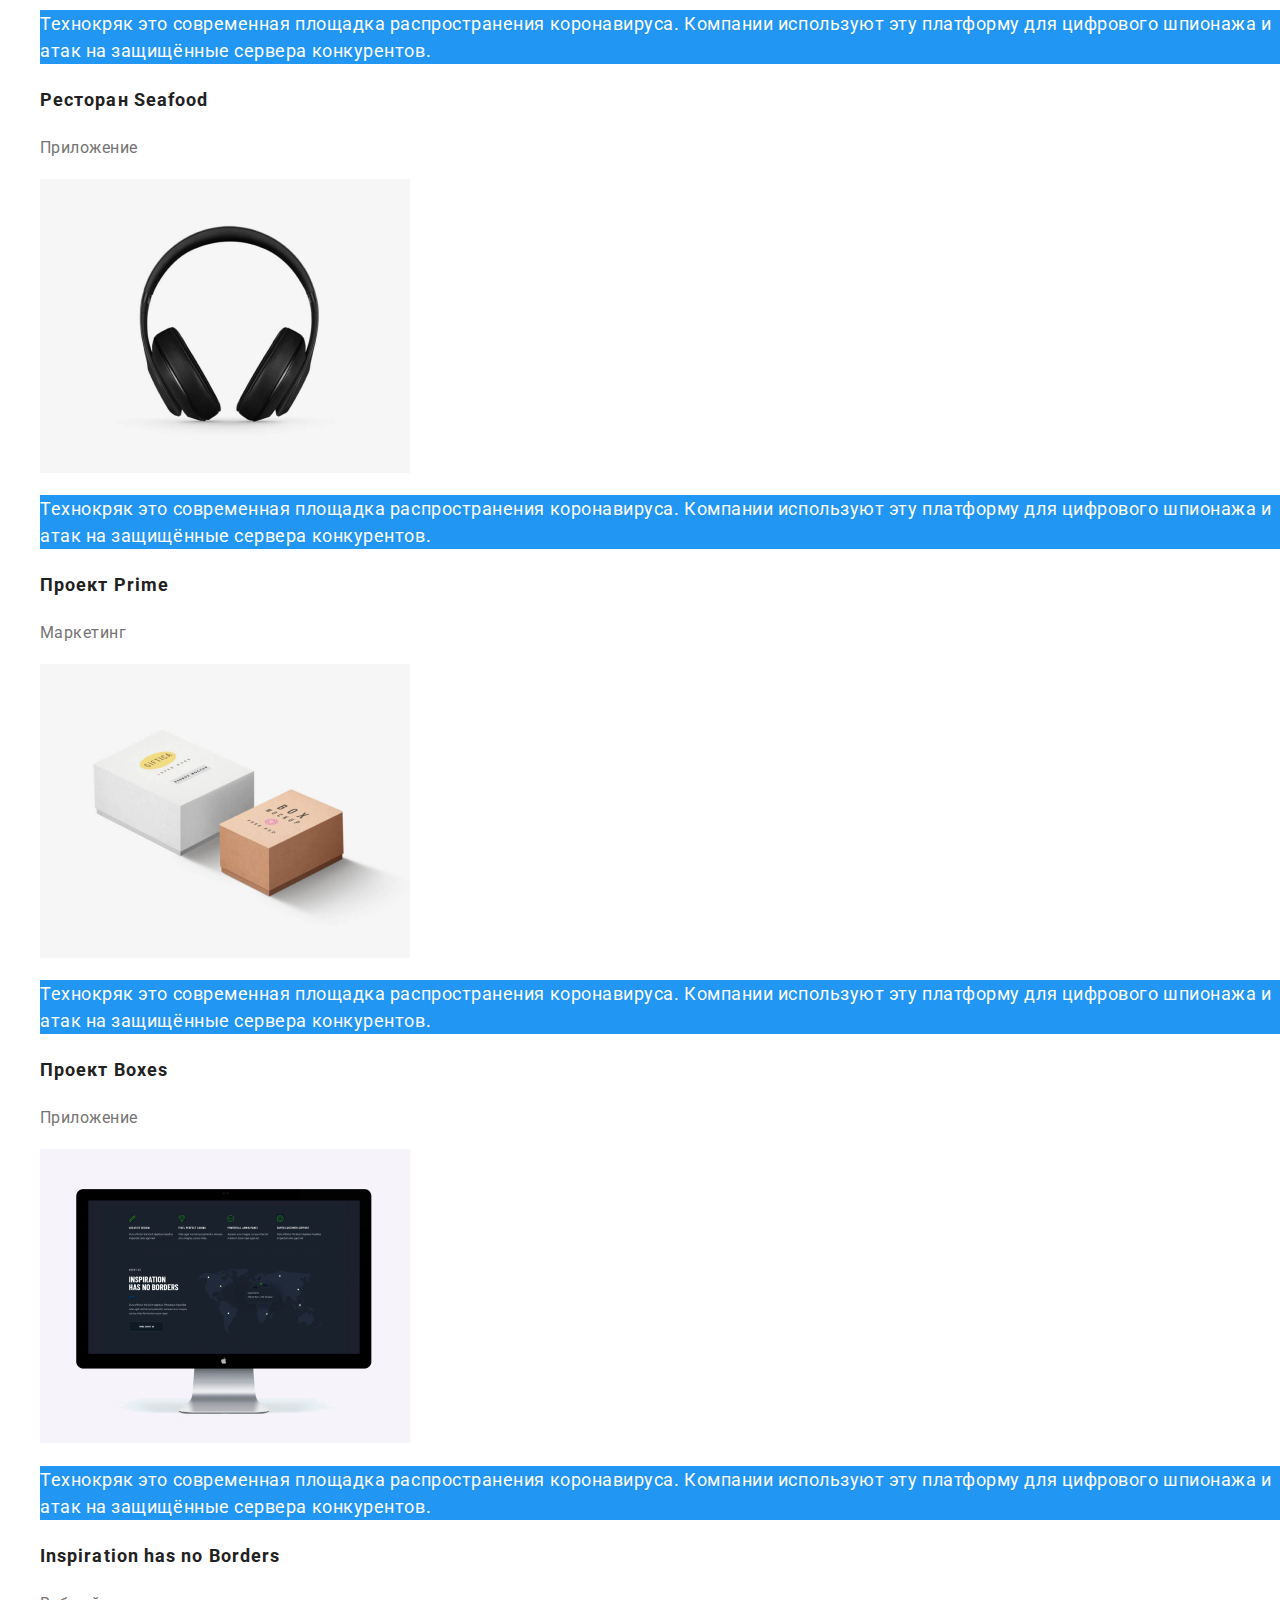
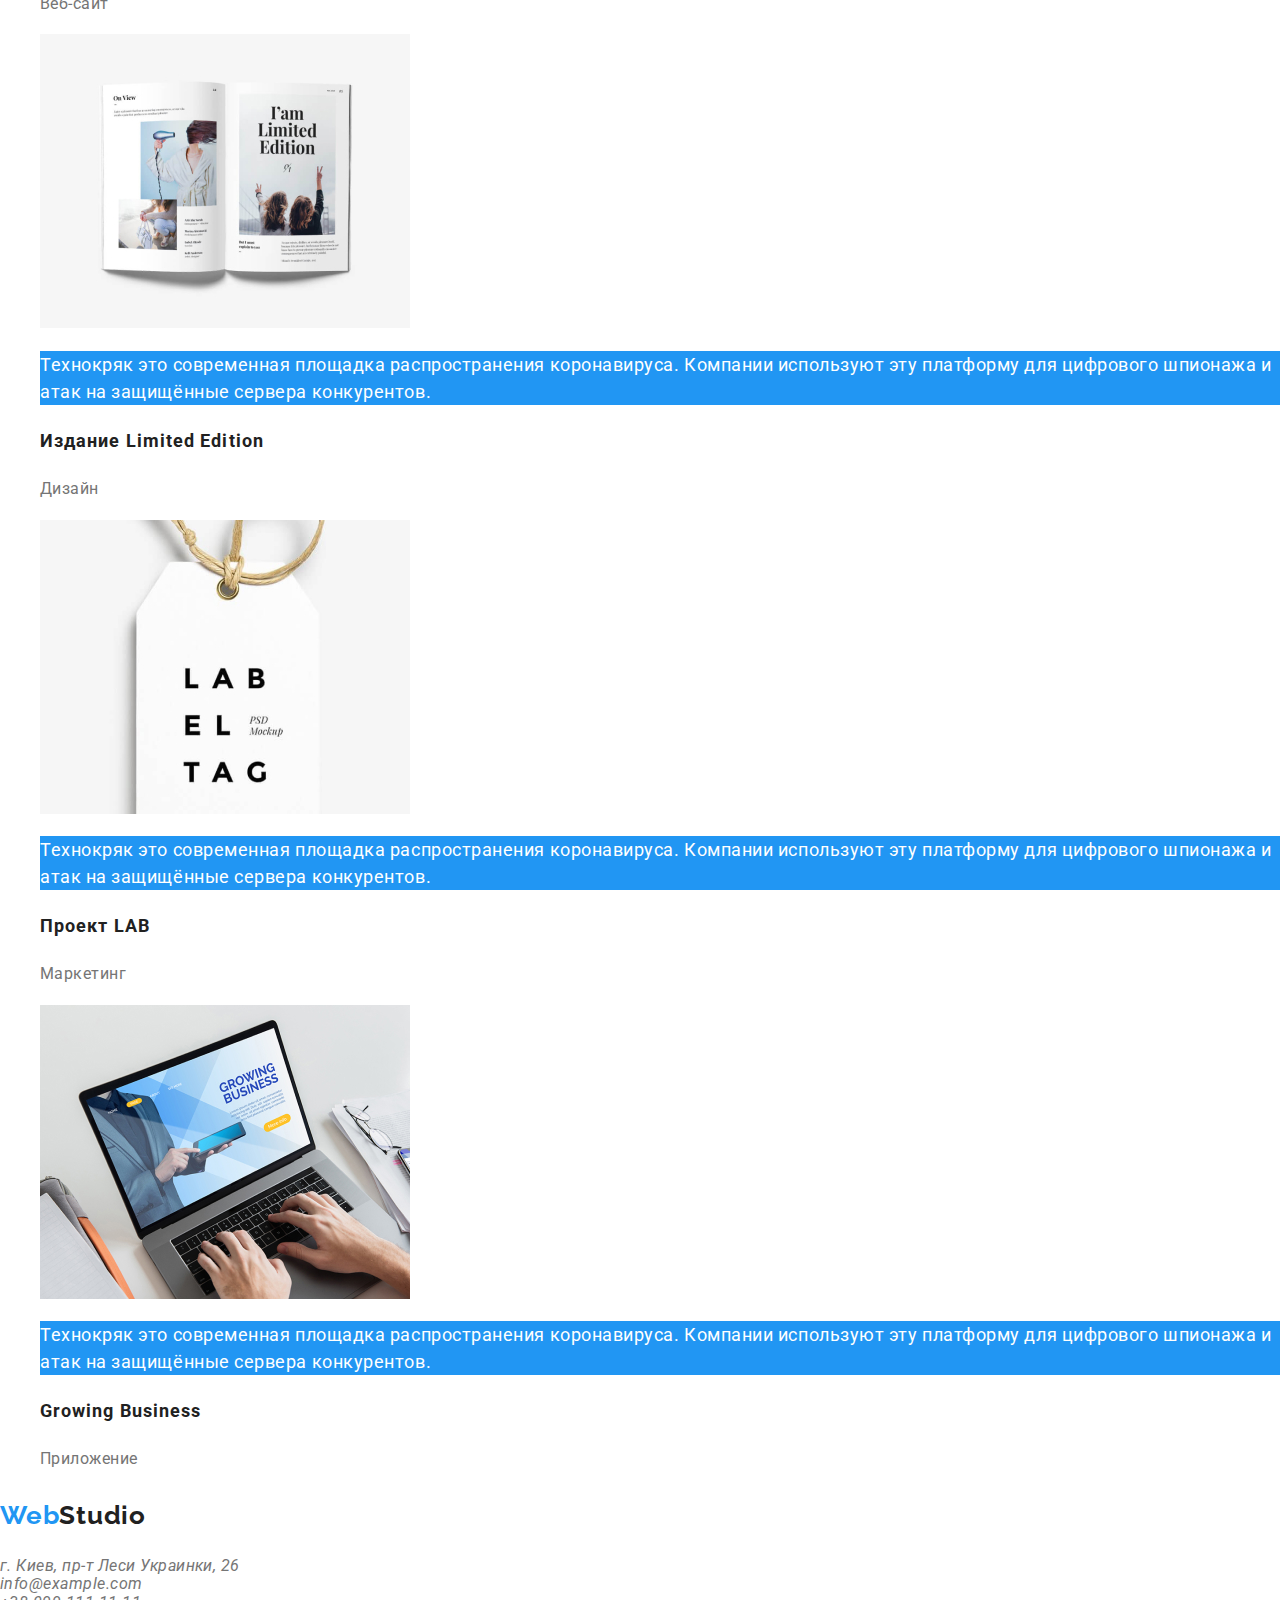
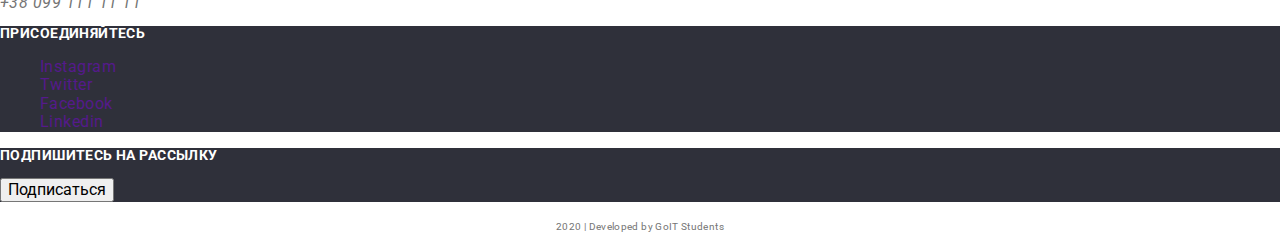
==== commit 92d0b6d4: "commit" ====
--- a/portfolio.html
+++ b/portfolio.html
@@ -1,150 +1,208 @@
 <!DOCTYPE html>
 <html lang="ru">
-<head>
-    <meta charset="UTF-8">
-    <meta name="viewport" content="width=device-width, initial-scale=1.0">
+  <head>
+    <meta charset="UTF-8" />
+    <meta name="viewport" content="width=device-width, initial-scale=1.0" />
     <title>Portfolio</title>
-    <link href="https://fonts.googleapis.com/css2?family=Raleway:wght@700&family=Roboto:wght@400;500;700;900&display=swap"
-    rel="stylesheet">
-    <link rel="stylesheet" href="./css/styles.css">
-
-</head>
-<body>
+    <link
+      href="https://fonts.googleapis.com/css2?family=Raleway:wght@700&family=Roboto:wght@400;500;700;900&display=swap"
+      rel="stylesheet"
+    />
+    <link
+      rel="stylesheet"
+      href="https://cdnjs.cloudflare.com/ajax/libs/modern-normalize/0.6.0/modern-normalize.min.css"
+    />
+    <link rel="stylesheet" href="./css/styles.css" />
+  </head>
+  <body>
     <!-- Шапка страницы -->
     <header class="page-header">
-        <nav>
-          <a href="./index.html" class="logo"><span class="accent">Web</span>Studio</a>
-  
-          <ul class="site-nav">
-            <li><a href="./index.html" class="link">Студия</a></li>
-            <li><a href="./portfolio.html" class="link current">Портфолио</a></li>
-            <li><a href="" class="link">Контакты</a></li>
-          </ul>
-        </nav>
-  
-        <ul class="contacts">
-          <li><a href="mailto:info@devstudio.com" class="item">info@devstudio.com</a></li>
-          <li><a href="tel:+380961111111" class="item">+38 096 111 11 11</a></li>
-        </ul>
-      </header>
-  
-      <!-- Уникальный  контент -->
-      <main>
-        <!-- Примеры работ -->
-        <section>
-            <!-- <h1>Галлерея работ</h1> -->
-            <ul>
-                <li><button type="button">Все</button></li>
-                <li><button type="button">Веб-сайты</button></li>
-                <li><button type="button">Приложения</button></li>
-                <li><button type="button">Дизайн</button></li>
-                <li><button type="button">Маркетинг</button></li>
-            </ul>
-            <ul class="examples">
-                <li>
-                    <a href="" class="item">
-                        <img src="./images/technokryak.jpg" alt="">
-                        <p>Технокряк это современная площадка распространения коронавируса. Компании используют эту платформу для цифрового шпионажа и атак на защищённые сервера конкурентов.</p>
-                        <h2 class="title">Технокряк</h2>
-                        <p>Веб-сайт</p>
-                    </a>
-                </li>
-                <li>
-                    <a href="" class="item">
-                        <img src="./images/neworlean.jpg" alt="">
-                        <p>Технокряк это современная площадка распространения коронавируса. Компании используют эту платформу для цифрового шпионажа и атак на защищённые сервера конкурентов.</p>
-                        <h2 class="title">Постер New Orlean vs Golden Star</h2>
-                        <p>Дизайн</p>
-                    </a>
-                </li>
-                <li>
-                    <a href="" class="item">
-                        <img src="./images/seafood.jpg" alt="">
-                        <p>Технокряк это современная площадка распространения коронавируса. Компании используют эту платформу для цифрового шпионажа и атак на защищённые сервера конкурентов.</p>
-                        <h2 class="title">Ресторан Seafood</h2>
-                        <p>Приложение</p>
-                    </a>
-                </li>
-                <li>
-                    <a href="" class="item">
-                        <img src="./images/prime.jpg" alt="">
-                        <p>Технокряк это современная площадка распространения коронавируса. Компании используют эту платформу для цифрового шпионажа и атак на защищённые сервера конкурентов. </p>
-                        <h2 class="title">Проект Prime</h2>
-                        <p>Маркетинг</p>
-                    </a>
-                </li>
-                <li>
-                    <a href="" class="item">
-                        <img src="./images/boxes.jpg" alt="">
-                        <p>Технокряк это современная площадка распространения коронавируса. Компании используют эту платформу для цифрового шпионажа и атак на защищённые сервера конкурентов.</p>
-                        <h2 class="title">Проект Boxes</h2>
-                        <p>Приложение</p>
-                    </a>
-                </li>
-                <li>
-                    <a href="" class="item">
-                        <img src="./images/inspiration.jpg" alt="">
-                        <p>Технокряк это современная площадка распространения коронавируса. Компании используют эту платформу для цифрового шпионажа и атак на защищённые сервера конкурентов.</p>
-                        <h2 class="title">Inspiration has no Borders</h2>
-                        <p>Веб-сайт</p>
-                    </a>
-                </li>
-                <li>
-                    <a href="" class="item">
-                        <img src="./images/lmtedition.jpg" alt="">
-                        <p>Технокряк это современная площадка распространения коронавируса. Компании используют эту платформу для цифрового шпионажа и атак на защищённые сервера конкурентов.</p>
-                        <h2 class="title">Издание Limited Edition</h2>
-                        <p>Дизайн</p>
-                    </a>
-                </li>
-                <li>
-                    <a href="" class="item">
-                        <img src="./images/lab.jpg" alt="">
-                        <p>Технокряк это современная площадка распространения коронавируса. Компании используют эту платформу для цифрового шпионажа и атак на защищённые сервера конкурентов.</p>
-                        <h2 class="title">Проект LAB</h2>
-                        <p>Маркетинг</p>
-                    </a>
-                </li>
-                <li>
-                    <a href="" class="item">
-                        <img src="./images/growingbusiness.jpg" alt="">
-                        <p>Технокряк это современная площадка распространения коронавируса. Компании используют эту платформу для цифрового шпионажа и атак на защищённые сервера конкурентов.</p>
-                        <h2 class="title">Growing Business</h2>
-                        <p>Приложение</p>
-                    </a>
-                </li>
-            </ul>
-        </section>
-      </main>
-  
-      <!-- Подвал страницы -->
-      <footer>
-        <!-- Адрес -->
-        <section>
-          <h3 class="logo"><span class="accent">Web</span>Studio</h3>
-          <address class="address">
-            г. Киев, пр-т Леси Украинки, 26 <br />
-            info@example.com <br />
-            +38 099 111 11 11
-          </address>
-        </section>
-        <!-- Социальные сети -->
-        <section class="footer">
-          <h3 class="title">Присоединяйтесь</h3>
-          <ul>
-            <li><a href="" aria-label="Ссылка на Instagram">Instagram</a></li>
-            <li><a href="" aria-label="Ссылка на Twitter">Twitter</a></li>
-            <li><a href="" aria-label="Ссылка на Facebook">Facebook</a></li>
-            <li><a href="" aria-label="Ссылка на Linkedin">Linkedin</a></li>
-          </ul>
-        </section>
-         <!-- Подписка -->
-        <section class="footer">
-           <h3 class="title">Подпишитесь на рассылку</h3>
-           <button>Подписаться</button>
-       </section>
-  
-        <p class="bottom"><small>2020 | Developed by GoIT Students</small></p>
-      </footer>
-</body>
-</html>+      <nav>
+        <a href="./index.html" class="logo"
+          ><span class="accent">Web</span>Studio</a
+        >
+
+        <ul class="site-nav">
+          <li><a href="./index.html" class="link">Студия</a></li>
+          <li><a href="./portfolio.html" class="link current">Портфолио</a></li>
+          <li><a href="" class="link">Контакты</a></li>
+        </ul>
+      </nav>
+
+      <ul class="contacts">
+        <li>
+          <a href="mailto:info@devstudio.com" class="item"
+            >info@devstudio.com</a
+          >
+        </li>
+        <li><a href="tel:+380961111111" class="item">+38 096 111 11 11</a></li>
+      </ul>
+    </header>
+
+    <!-- Уникальный  контент -->
+    <main>
+      <!-- Примеры работ -->
+      <section class="main-section">
+        <!-- <h1>Галлерея работ</h1> -->
+        <ul class="filter">
+          <li class="filter-btn">
+            <button type="button" class="btn">Все</button>
+          </li>
+          <li class="filter-btn">
+            <button type="button" class="btn">Веб-сайты</button>
+          </li>
+          <li class="filter-btn">
+            <button type="button" class="btn">Приложения</button>
+          </li>
+          <li class="filter-btn">
+            <button type="button" class="btn">Дизайн</button>
+          </li>
+          <li class="filter-btn">
+            <button type="button" class="btn">Маркетинг</button>
+          </li>
+        </ul>
+
+        <ul class="filter-items">
+          <li class="filter-item">
+            <a href="" class="link">
+              <img src="./images/technokryak.jpg" alt="" />
+              <p class="text">
+                Технокряк это современная площадка распространения коронавируса.
+                Компании используют эту платформу для цифрового шпионажа и атак
+                на защищённые сервера конкурентов.
+              </p>
+              <h2 class="title">Технокряк</h2>
+              <p class="text">Веб-сайт</p>
+            </a>
+          </li>
+          <li class="filter-item">
+            <a href="" class="item">
+              <img src="./images/neworlean.jpg" alt="" />
+              <p class="class="filter-text"">
+                Технокряк это современная площадка распространения коронавируса.
+                Компании используют эту платформу для цифрового шпионажа и атак
+                на защищённые сервера конкурентов.
+              </p>
+              <h2 class="title">Постер New Orlean vs Golden Star</h2>
+              <p class="text">Дизайн</p>
+            </a>
+          </li>
+          <li class="filter-item">
+            <a href="" class="link">
+              <img src="./images/seafood.jpg" alt="" />
+              <p class="filter-text">
+                Технокряк это современная площадка распространения коронавируса.
+                Компании используют эту платформу для цифрового шпионажа и атак
+                на защищённые сервера конкурентов.
+              </p>
+              <h2 class="title">Ресторан Seafood</h2>
+              <p class="text">Приложение</p>
+            </a>
+          </li>
+          <li class="filter-item">
+            <a href="" class="link">
+              <img src="./images/prime.jpg" alt="" />
+              <p class="filter-text">
+                Технокряк это современная площадка распространения коронавируса.
+                Компании используют эту платформу для цифрового шпионажа и атак
+                на защищённые сервера конкурентов.
+              </p>
+              <h2 class="title">Проект Prime</h2>
+              <p class="text">Маркетинг</p>
+            </a>
+          </li>
+          <li class="filter-item">
+            <a href="" class="link">
+              <img src="./images/boxes.jpg" alt="" />
+              <p class="filter-text">
+                Технокряк это современная площадка распространения коронавируса.
+                Компании используют эту платформу для цифрового шпионажа и атак
+                на защищённые сервера конкурентов.
+              </p>
+              <h2 class="title">Проект Boxes</h2>
+              <p class="text">Приложение</p>
+            </a>
+          </li>
+          <li class="filter-item">
+            <a href="" class="link">
+              <img src="./images/inspiration.jpg" alt="" />
+              <p class="filter-text">
+                Технокряк это современная площадка распространения коронавируса.
+                Компании используют эту платформу для цифрового шпионажа и атак
+                на защищённые сервера конкурентов.
+              </p>
+              <h2 class="title">Inspiration has no Borders</h2>
+              <p class="text">Веб-сайт</p>
+            </a>
+          </li>
+          <li class="filter-item">
+            <a href="" class="link">
+              <img src="./images/lmtedition.jpg" alt="" />
+              <p class="filter-text">
+                Технокряк это современная площадка распространения коронавируса.
+                Компании используют эту платформу для цифрового шпионажа и атак
+                на защищённые сервера конкурентов.
+              </p>
+              <h2 class="title">Издание Limited Edition</h2>
+              <p class="text">Дизайн</p>
+            </a>
+          </li>
+          <li class="filter-item">
+            <a href="" class="link">
+              <img src="./images/lab.jpg" alt="" />
+              <p class="filter-text">
+                Технокряк это современная площадка распространения коронавируса.
+                Компании используют эту платформу для цифрового шпионажа и атак
+                на защищённые сервера конкурентов.
+              </p>
+              <h2 class="title">Проект LAB</h2>
+              <p class="text">Маркетинг</p>
+            </a>
+          </li>
+          <li class="filter-item">
+            <a href="" class="link">
+              <img src="./images/growingbusiness.jpg" alt="" />
+              <p class="filter-text">
+                Технокряк это современная площадка распространения коронавируса.
+                Компании используют эту платформу для цифрового шпионажа и атак
+                на защищённые сервера конкурентов.
+              </p>
+              <h2 class="title">Growing Business</h2>
+              <p class="text">Приложение</p>
+            </a>
+          </li>
+        </ul>
+      </section>
+    </main>
+
+    <!-- Подвал страницы -->
+    <footer>
+      <!-- Адрес -->
+      <section>
+        <h3 class="logo"><span class="accent">Web</span>Studio</h3>
+        <address class="address">
+          г. Киев, пр-т Леси Украинки, 26 <br />
+          info@example.com <br />
+          +38 099 111 11 11
+        </address>
+      </section>
+      <!-- Социальные сети -->
+      <section class="footer">
+        <h3 class="title">Присоединяйтесь</h3>
+        <ul>
+          <li><a href="" aria-label="Ссылка на Instagram">Instagram</a></li>
+          <li><a href="" aria-label="Ссылка на Twitter">Twitter</a></li>
+          <li><a href="" aria-label="Ссылка на Facebook">Facebook</a></li>
+          <li><a href="" aria-label="Ссылка на Linkedin">Linkedin</a></li>
+        </ul>
+      </section>
+      <!-- Подписка -->
+      <section class="footer">
+        <h3 class="title">Подпишитесь на рассылку</h3>
+        <button>Подписаться</button>
+      </section>
+
+      <p class="bottom"><small>2020 | Developed by GoIT Students</small></p>
+    </footer>
+  </body>
+</html>
--- a/css/styles.css
+++ b/css/styles.css
@@ -1,147 +1,218 @@
-:root{
-    --primary-text-color: #757575;
-    --title-text-color: #212121;
-    --accent-color: #2196F3;
-    --primary-white-color: #FFFFFF;
-    --secondary-grey-color: #F5F4FA;
-}
-body{
-    background-color: var(--primary-white-color);
-    color: var(--primary-text-color);
-
-    font-family: Roboto, sans-serif;
-    letter-spacing: 0.03em;
-}
-ul{
-    list-style: none;
-}
-button{
-    font-family: inherit;
-}
+:root {
+  --primary-text-color: #757575;
+  --title-text-color: #212121;
+  --accent-color: #2196f3;
+  --primary-white-color: #ffffff;
+  --secondary-grey-color: #f5f4fa;
+}
+body {
+  background-color: var(--primary-white-color);
+  color: var(--primary-text-color);
+
+  font-family: Roboto, sans-serif;
+  letter-spacing: 0.03em;
+}
+ul {
+  list-style: none;
+}
+a {
+  text-decoration: none;
+}
+
+/* HEADER */
+
 /*Лого*/
-.logo{
-    color: #212121; 
-    font-family: Raleway, sans-serif;
-    font-size: 26px;
-    line-height: 1.19;
-    letter-spacing: 0.03em;
-    text-decoration: none;
-}
-.accent{
-    color: #2196F3;
+.logo {
+  color: #212121;
+  font-family: Raleway, sans-serif;
+  font-size: 26px;
+  line-height: 1.19;
+  letter-spacing: 0.03em;
+  text-decoration: none;
+}
+.accent {
+  color: #2196f3;
 }
 
 /*Контакты*/
-.contacts .item{
-    color: var(--primary-text-color);
-    font-weight: 500;
-    font-size: 14px;
-    line-height: 16px;
-    letter-spacing: 0.02em;
-    text-decoration: none;
+.contacts .item {
+  color: var(--primary-text-color);
+  font-weight: 500;
+  font-size: 14px;
+  line-height: 16px;
+  letter-spacing: 0.02em;
+  text-decoration: none;
 }
 .contacts .item:hover,
-.contacts .item:focus{
-    color: var(--accent-color);
+.contacts .item:focus {
+  color: var(--accent-color);
 }
 /*Навигация*/
-.site-nav .link{
-    color: var(--title-text-color);
-    font-family: inherit;
-    font-weight: 500;
-    font-size: 14px;
-    line-height: 1.14;
-    text-decoration: none;
-}
-.site-nav .link:hover, 
-.site-nav .link:focus{
-    color: var(--accent-color);
-}
-.site-nav .current{
-    color: var(--accent-color);
-}
-/*Название секции*/
-.section-title{
-    color: var(--title-text-color);
-    font-weight: 700;
-    font-size: 36px;
-    line-height: 1.17;
-    text-align: center;
-    letter-spacing: 0.03em;;
-}
-.button{
-    font-family: inherit;
-    color: #212121;
-    background-color: #F5F4FA;
-    font-weight: 500;
-    font-size: 16px;
-    line-height: 1.6;
-    text-align: center;
-}
-.button:hover, 
-.button:focus{
-    color: var(--accent-color)
-}
-
-.hero-title{
-    background-color: rgba(47, 48, 58, 0.8);
-    color: var(--primary-white-color);
-    font-weight: 900;
-    font-size: 44px;
-    line-height: 1.36;
-    text-align: center;
-    letter-spacing: 0.06em;
-    text-transform: uppercase;
-}
- /*Особенности и сервис*/
-.feature-list .title, .service-list .title{
-    color: var(--title-text-color);
-    font-weight: 700;
-    font-size: 14px;
-    line-height: 1.14;
-    letter-spacing: 0.03em;
-    text-transform: uppercase;
-}
-
-.feature-list .text{
-    color: var(--primary-text-color);
-    font-size: 14px;
-    line-height: 1.71;
-    letter-spacing: 0.03em;
-}
+.site-nav .link {
+  color: var(--title-text-color);
+  font-weight: 500;
+  font-size: 14px;
+  line-height: 1.14;
+  text-decoration: none;
+}
+.site-nav .link:hover,
+.site-nav .link:focus {
+  color: var(--accent-color);
+}
+.site-nav .current {
+  color: var(--accent-color);
+}
+
+/* WEB STUDIO CSS */
+
+/* БЛОК ГЕРОЙ */
+.banner-title {
+  background-color: rgba(47, 48, 58, 0.8);
+  color: var(--primary-white-color);
+  font-weight: 900;
+  font-size: 44px;
+  line-height: 1.36;
+  text-align: center;
+  letter-spacing: 0.06em;
+  text-transform: uppercase;
+}
+.banner-btn {
+  font-style: normal;
+  font-weight: bold;
+  font-size: 16px;
+  line-height: 1.8;
+  /* display: flex;
+  align-items: center;
+  text-align: center; */
+  letter-spacing: 0.06em;
+  color: #ffffff;
+  background-color: var(--accent-color);
+}
+
+/*Особенности и сервис*/
+.feature-list .title {
+  color: var(--title-text-color);
+  font-weight: 700;
+  font-size: 14px;
+  line-height: 1.14;
+  letter-spacing: 0.03em;
+  text-transform: uppercase;
+}
+
+.feature-list .text {
+  color: var(--primary-text-color);
+  font-size: 14px;
+  line-height: 1.71;
+  letter-spacing: 0.03em;
+}
+.wwd-section .subtitle {
+  font-style: normal;
+  font-weight: bold;
+  font-size: 14px;
+  line-height: 1.1;
+  text-align: center;
+  letter-spacing: 0.03em;
+  text-transform: uppercase;
+  color: var(--primary-white-color);
+  background-color: rgba(47, 48, 58, 0.8);
+}
+
 /*Команда*/
-.team{
-    background-color: var(--secondary-grey-color);
-}
-.name{
-    color: var(--title-text-color);
-    font-weight: 500;
-    font-size: 16px;
-    line-height: 1.19;
-    letter-spacing: 0.03em;
-}
-.examples .item{
-    text-decoration: none;
-}
-.examples .item:hover,
-.examples .item:focus{
-    color: var(--accent-color);
-}
-
-.footer .title{
-    background-color: #2F303A;
-    color: var(--primary-white-color);
-    font-weight: 700;
-    font-size: 14px;
-    line-height: 1.14;
-    letter-spacing: 0.03em;
-    text-transform: uppercase;
-}
-
-.bottom{
-    font-weight: 400;
-    font-size: 12px;
-    line-height: 2;
-    text-align: center;
-    letter-spacing: 0.03em;
-}
+.team {
+  background-color: var(--secondary-grey-color);
+}
+.name {
+  color: var(--title-text-color);
+  font-weight: 500;
+  font-size: 16px;
+  line-height: 1.19;
+  letter-spacing: 0.03em;
+}
+/* ПОСТОЯННЫЕ КЛИЕНТЫ */
+.partners-section {
+}
+
+/* PORTFOLIO CSS */
+.filter .btn {
+  font-style: normal;
+  font-weight: 500;
+  font-size: 16px;
+  line-height: 1.6;
+  text-align: center;
+  letter-spacing: 0.03em;
+  color: var(--title-text-color);
+}
+.filter .btn:hover,
+.filter .btn:focus {
+  color: var(--accent-color);
+}
+.filter-item .title {
+  font-style: normal;
+  font-weight: bold;
+  font-size: 18px;
+  line-height: 2;
+  letter-spacing: 0.06em;
+  color: var(--title-text-color);
+}
+.filter-item .text {
+  font-style: normal;
+  font-weight: normal;
+  font-size: 16px;
+  line-height: 1.8;
+  letter-spacing: 0.03em;
+  color: var(--primary-text-color);
+}
+.filter-item .filter-text {
+  font-style: normal;
+  font-weight: normal;
+  font-size: 18px;
+  line-height: 1.5;
+  letter-spacing: 0.03em;
+  color: var(--primary-white-color);
+  background-color: var(--accent-color);
+}
+/* FOOTER */
+.footer {
+  background-color: #2f303a;
+}
+.footer-logo {
+  font-family: Raleway;
+  font-style: normal;
+  font-weight: bold;
+  font-size: 26px;
+  line-height: 1.2;
+  letter-spacing: 0.03em;
+  color: var(--primary-white-color);
+}
+.footer .title {
+  background-color: #2f303a;
+  color: var(--primary-white-color);
+  font-weight: 700;
+  font-size: 14px;
+  line-height: 1.14;
+  letter-spacing: 0.03em;
+  text-transform: uppercase;
+}
+.footer .footer-text {
+  font-style: normal;
+  font-weight: normal;
+  font-size: 14px;
+  line-height: 1.7;
+  letter-spacing: 0.03em;
+  color: var(--primary-white-color);
+}
+.footer .footer-adress {
+  font-style: normal;
+  font-weight: normal;
+  font-size: 14px;
+  line-height: 1.7;
+  letter-spacing: 0.03em;
+  color: rgba(255, 255, 255, 0.6);
+}
+.bottom {
+  font-weight: 400;
+  font-size: 12px;
+  line-height: 2;
+  text-align: center;
+  letter-spacing: 0.03em;
+}
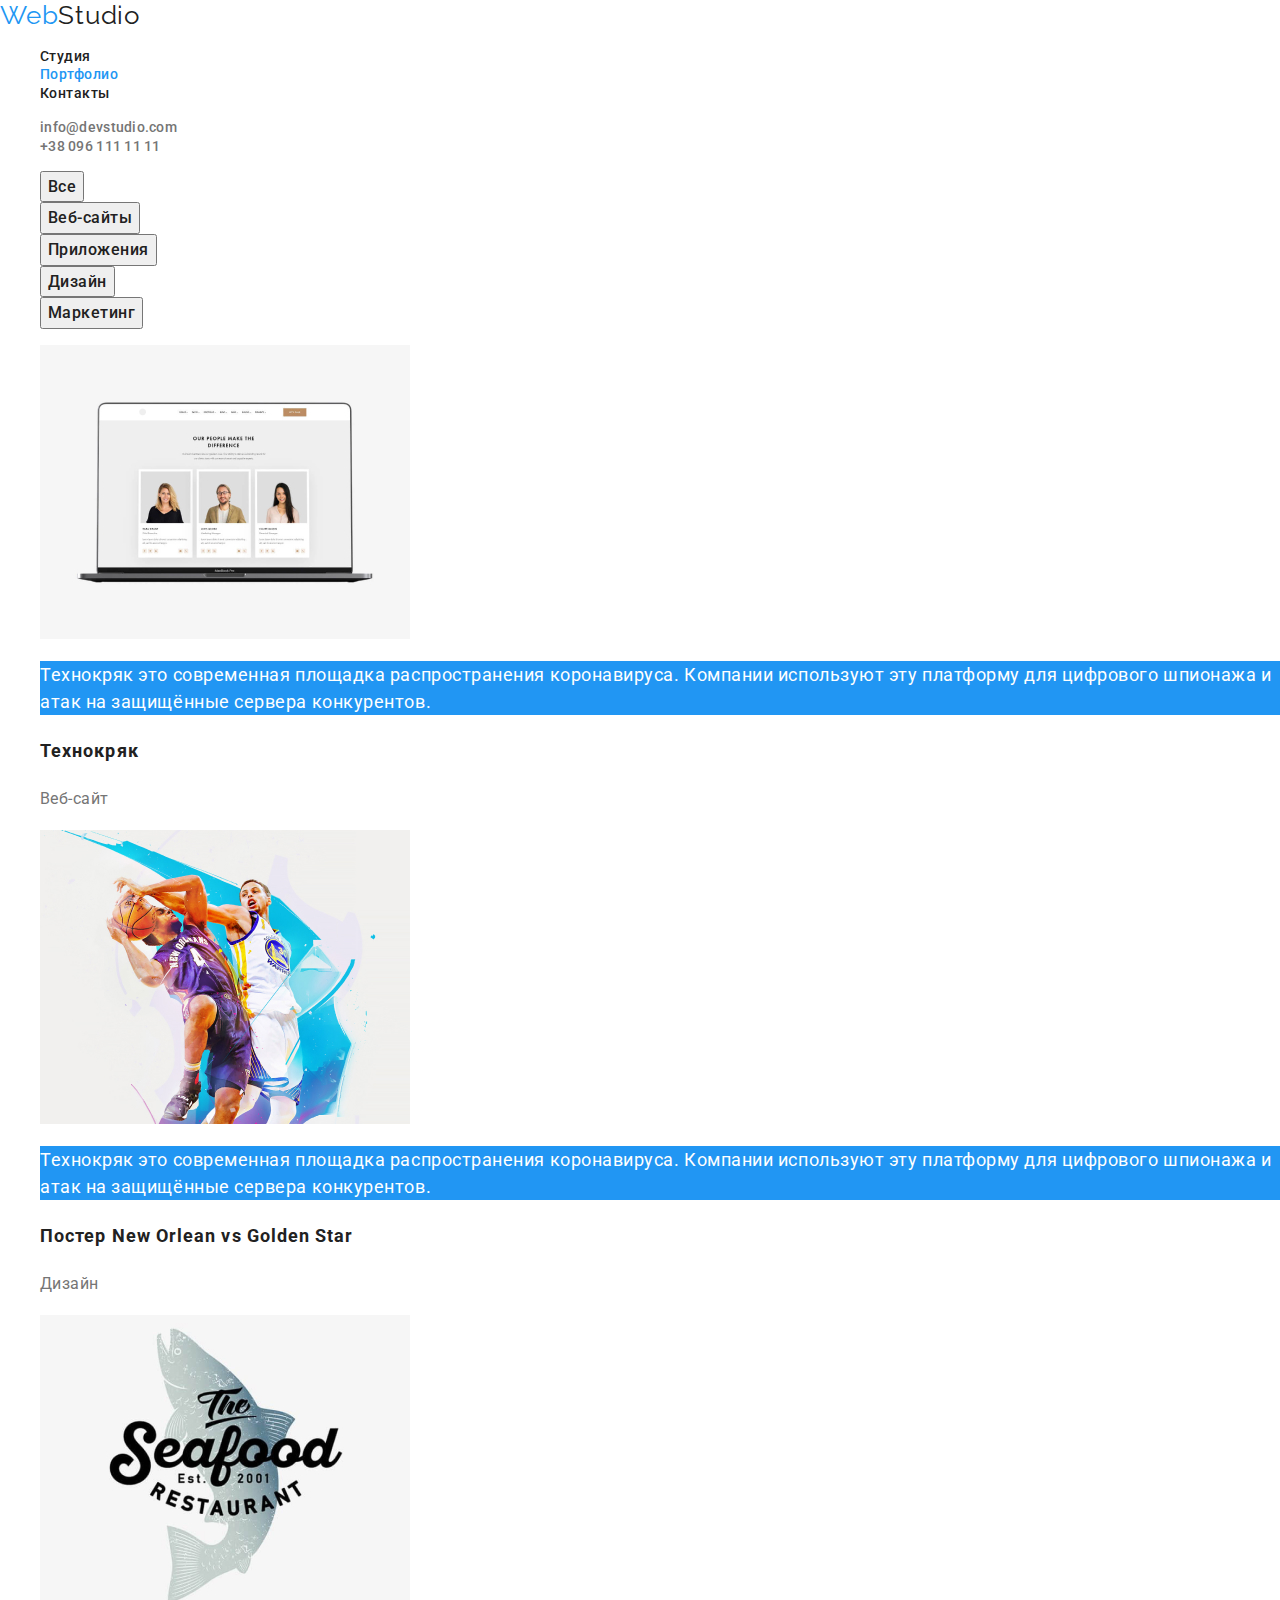
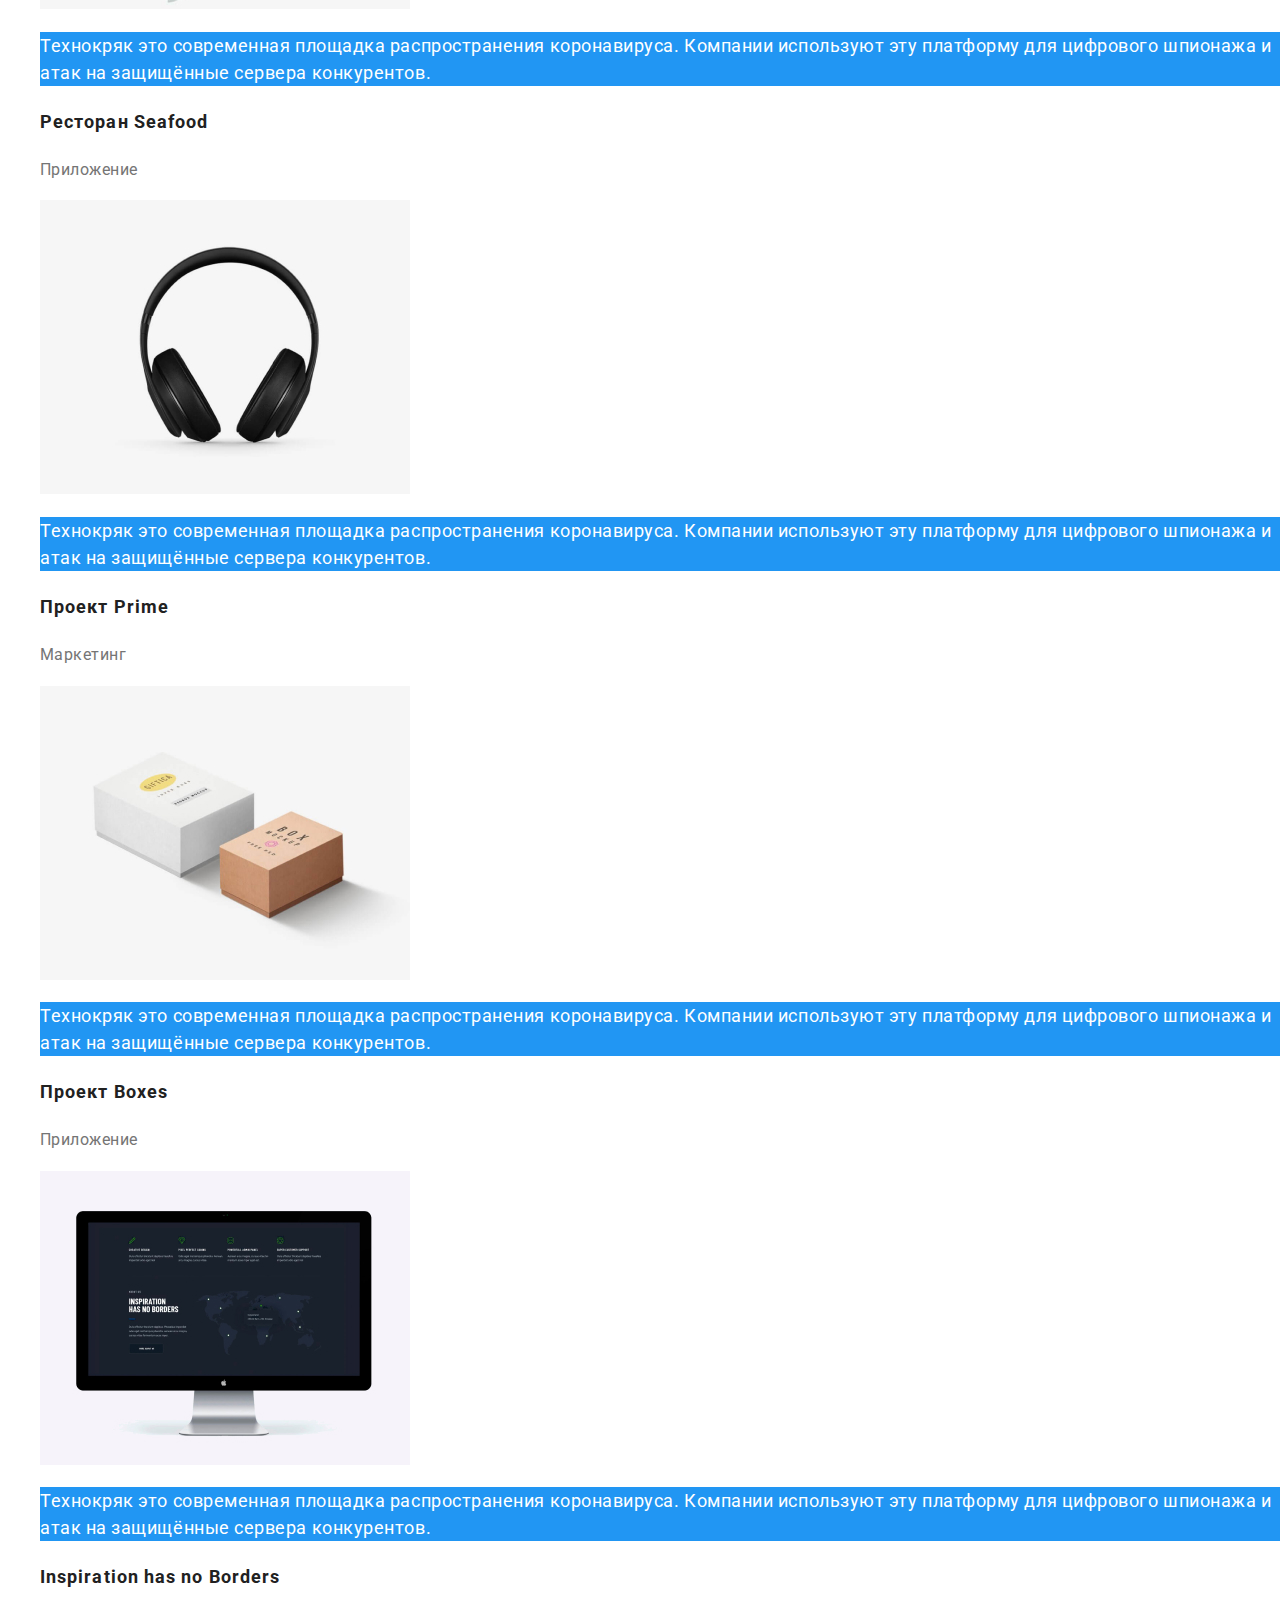
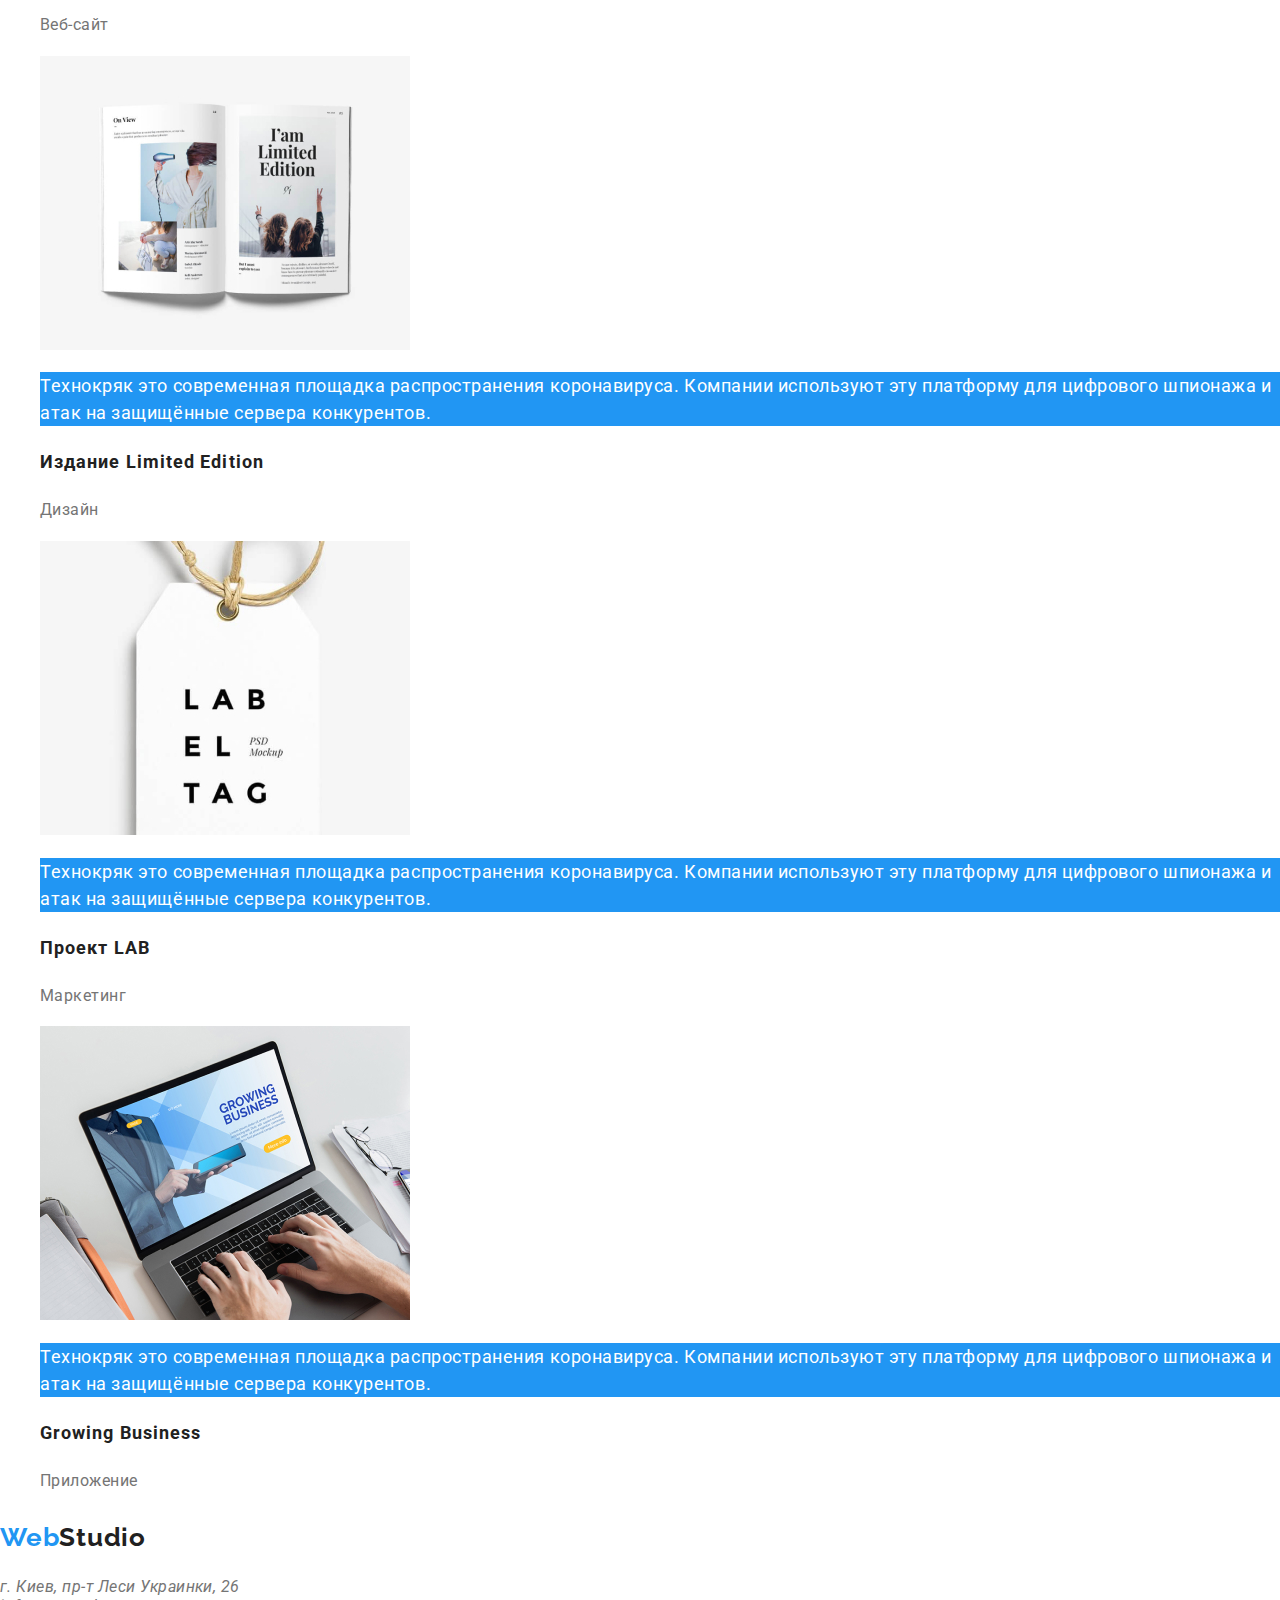
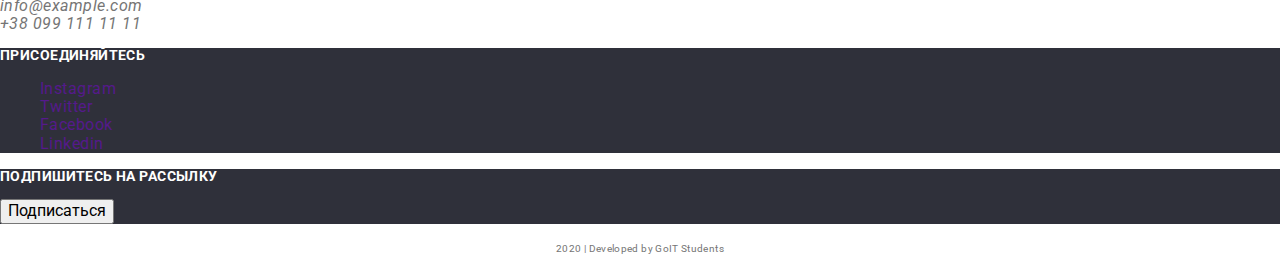
==== commit 21ebd692: "commit" ====
--- a/portfolio.html
+++ b/portfolio.html
@@ -66,7 +66,7 @@
           <li class="filter-item">
             <a href="" class="link">
               <img src="./images/technokryak.jpg" alt="" />
-              <p class="text">
+              <p class="filter-text">
                 Технокряк это современная площадка распространения коронавируса.
                 Компании используют эту платформу для цифрового шпионажа и атак
                 на защищённые сервера конкурентов.
@@ -78,7 +78,7 @@
           <li class="filter-item">
             <a href="" class="item">
               <img src="./images/neworlean.jpg" alt="" />
-              <p class="class="filter-text"">
+              <p class="filter-text">
                 Технокряк это современная площадка распространения коронавируса.
                 Компании используют эту платформу для цифрового шпионажа и атак
                 на защищённые сервера конкурентов.
--- a/css/styles.css
+++ b/css/styles.css
@@ -154,14 +154,6 @@
   letter-spacing: 0.06em;
   color: var(--title-text-color);
 }
-.filter-item .text {
-  font-style: normal;
-  font-weight: normal;
-  font-size: 16px;
-  line-height: 1.8;
-  letter-spacing: 0.03em;
-  color: var(--primary-text-color);
-}
 .filter-item .filter-text {
   font-style: normal;
   font-weight: normal;
@@ -171,6 +163,15 @@
   color: var(--primary-white-color);
   background-color: var(--accent-color);
 }
+.filter-item .text {
+  font-style: normal;
+  font-weight: normal;
+  font-size: 16px;
+  line-height: 1.8;
+  letter-spacing: 0.03em;
+  color: var(--primary-text-color);
+}
+
 /* FOOTER */
 .footer {
   background-color: #2f303a;
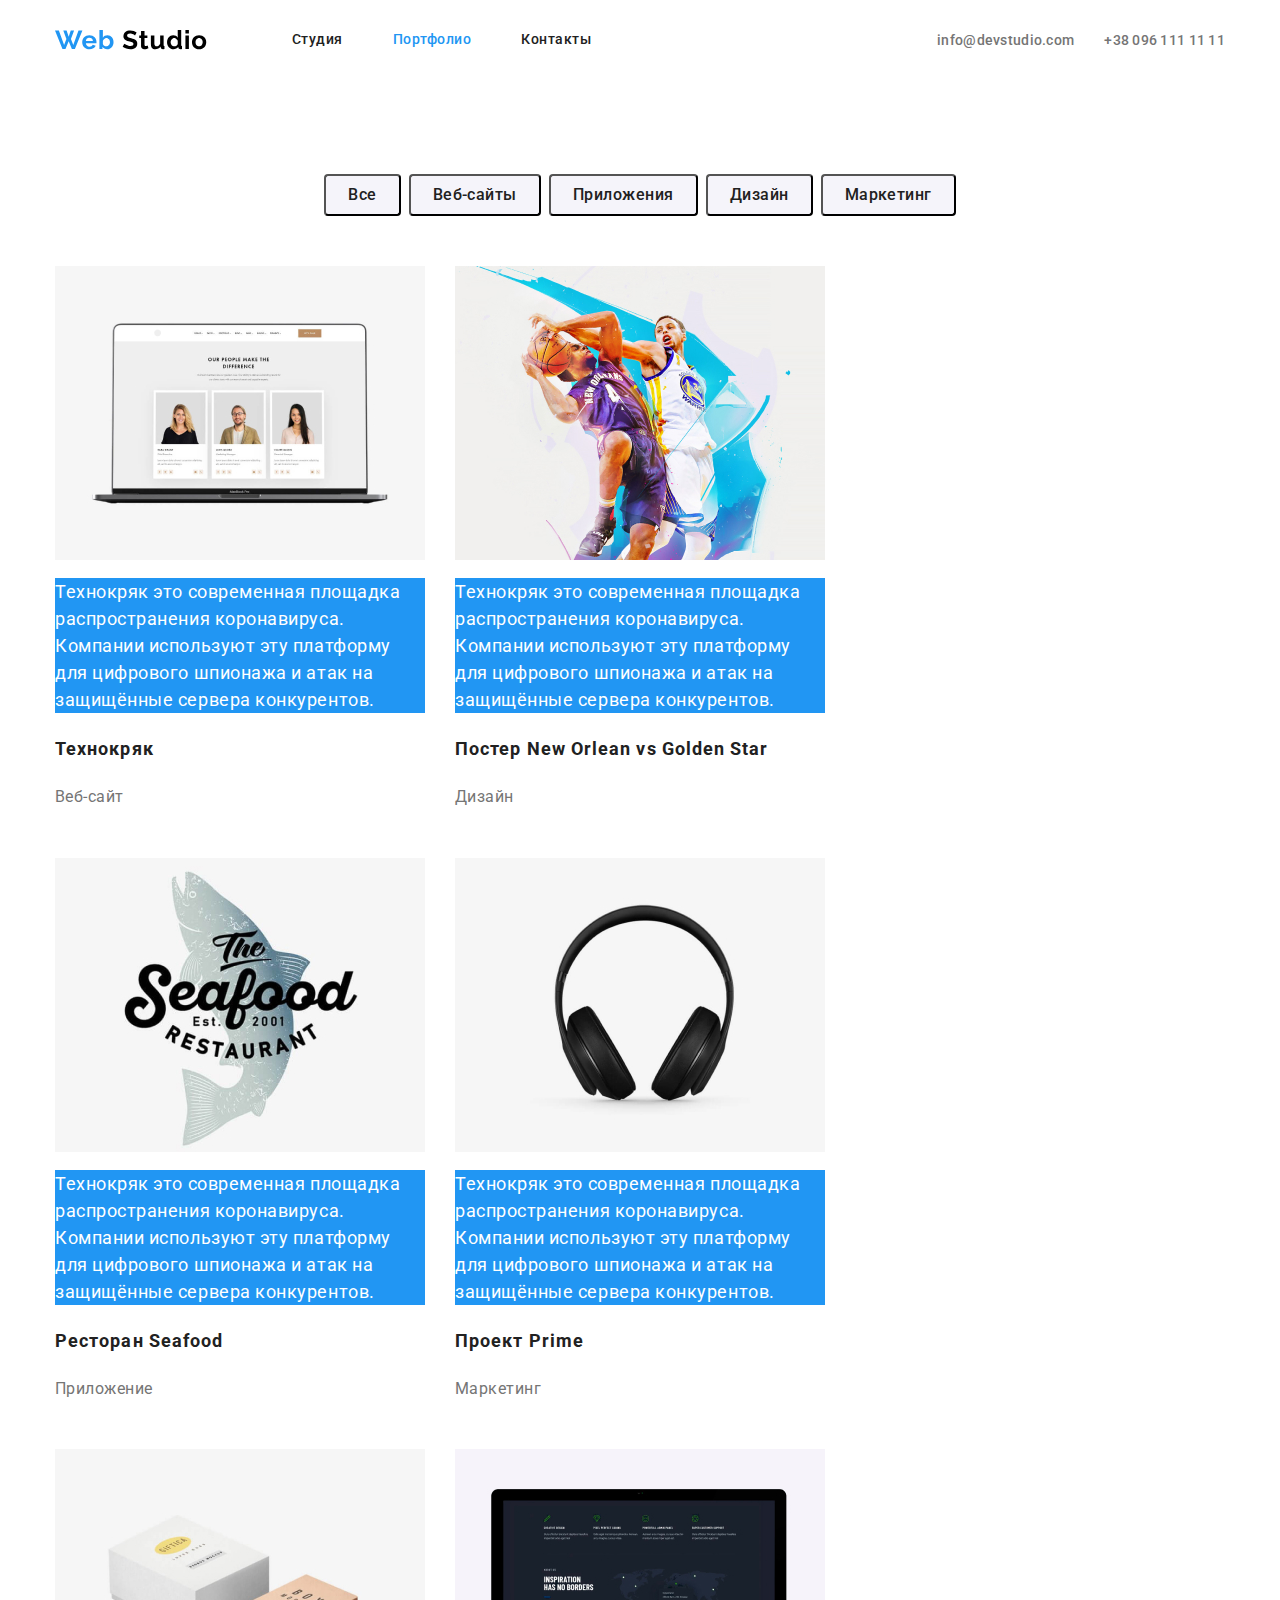
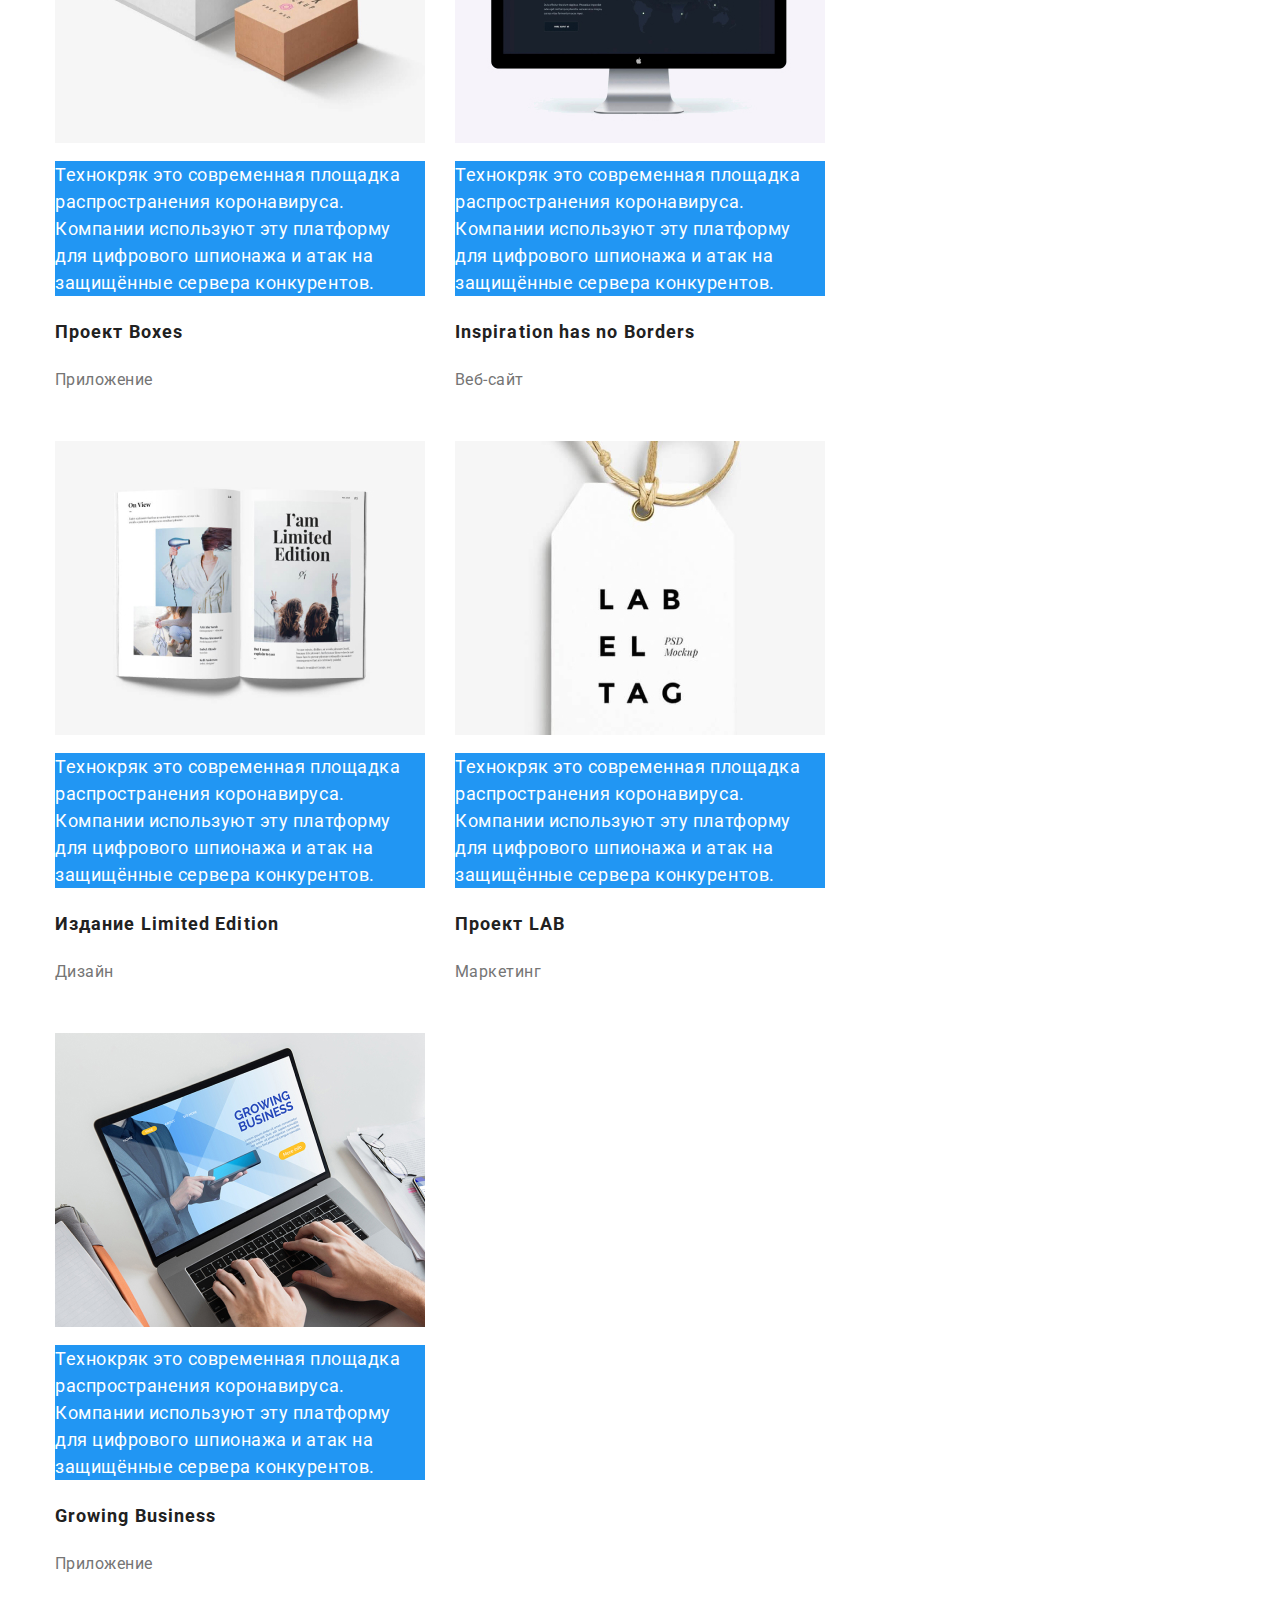
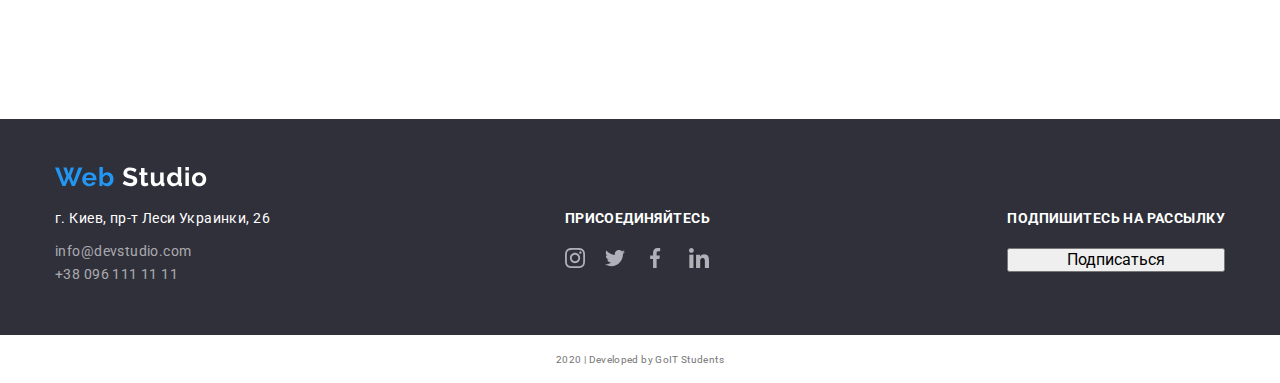
==== commit 37e053af: "c" ====
--- a/portfolio.html
+++ b/portfolio.html
@@ -17,191 +17,245 @@
   <body>
     <!-- Шапка страницы -->
     <header class="page-header">
-      <nav>
-        <a href="./index.html" class="logo"
-          ><span class="accent">Web</span>Studio</a
-        >
-
-        <ul class="site-nav">
-          <li><a href="./index.html" class="link">Студия</a></li>
-          <li><a href="./portfolio.html" class="link current">Портфолио</a></li>
-          <li><a href="" class="link">Контакты</a></li>
+      <div class="container main-nav">
+        <!-- ВОПРОС -->
+        <nav class="main-nav">
+          <a href="./index.html" class="logo"
+            ><img src="./images/webstudio.svg" alt="Логотип компании"
+          /></a>
+          <ul class="site-nav list">
+            <li class="item">
+              <a href="./index.html" class="link">Студия</a>
+            </li>
+            <li class="item">
+              <a href="./portfolio.html" class="link current">Портфолио</a>
+            </li>
+            <li class="item"><a href="" class="link">Контакты</a></li>
+          </ul>
+        </nav>
+
+        <ul class="site-cont list">
+          <li class="item">
+            <a href="mailto:info@devstudio.com" class="address"
+              >info@devstudio.com</a
+            >
+          </li>
+          <li class="item">
+            <a href="tel:+380961111111" class="address">+38 096 111 11 11</a>
+          </li>
         </ul>
-      </nav>
-
-      <ul class="contacts">
-        <li>
-          <a href="mailto:info@devstudio.com" class="item"
-            >info@devstudio.com</a
-          >
-        </li>
-        <li><a href="tel:+380961111111" class="item">+38 096 111 11 11</a></li>
-      </ul>
+      </div>
     </header>
-
     <!-- Уникальный  контент -->
     <main>
       <!-- Примеры работ -->
       <section class="main-section">
-        <!-- <h1>Галлерея работ</h1> -->
-        <ul class="filter">
-          <li class="filter-btn">
-            <button type="button" class="btn">Все</button>
-          </li>
-          <li class="filter-btn">
-            <button type="button" class="btn">Веб-сайты</button>
-          </li>
-          <li class="filter-btn">
-            <button type="button" class="btn">Приложения</button>
-          </li>
-          <li class="filter-btn">
-            <button type="button" class="btn">Дизайн</button>
-          </li>
-          <li class="filter-btn">
-            <button type="button" class="btn">Маркетинг</button>
-          </li>
-        </ul>
-
-        <ul class="filter-items">
-          <li class="filter-item">
-            <a href="" class="link">
-              <img src="./images/technokryak.jpg" alt="" />
-              <p class="filter-text">
-                Технокряк это современная площадка распространения коронавируса.
-                Компании используют эту платформу для цифрового шпионажа и атак
-                на защищённые сервера конкурентов.
-              </p>
-              <h2 class="title">Технокряк</h2>
-              <p class="text">Веб-сайт</p>
-            </a>
-          </li>
-          <li class="filter-item">
-            <a href="" class="item">
-              <img src="./images/neworlean.jpg" alt="" />
-              <p class="filter-text">
-                Технокряк это современная площадка распространения коронавируса.
-                Компании используют эту платформу для цифрового шпионажа и атак
-                на защищённые сервера конкурентов.
-              </p>
-              <h2 class="title">Постер New Orlean vs Golden Star</h2>
-              <p class="text">Дизайн</p>
-            </a>
-          </li>
-          <li class="filter-item">
-            <a href="" class="link">
-              <img src="./images/seafood.jpg" alt="" />
-              <p class="filter-text">
-                Технокряк это современная площадка распространения коронавируса.
-                Компании используют эту платформу для цифрового шпионажа и атак
-                на защищённые сервера конкурентов.
-              </p>
-              <h2 class="title">Ресторан Seafood</h2>
-              <p class="text">Приложение</p>
-            </a>
-          </li>
-          <li class="filter-item">
-            <a href="" class="link">
-              <img src="./images/prime.jpg" alt="" />
-              <p class="filter-text">
-                Технокряк это современная площадка распространения коронавируса.
-                Компании используют эту платформу для цифрового шпионажа и атак
-                на защищённые сервера конкурентов.
-              </p>
-              <h2 class="title">Проект Prime</h2>
-              <p class="text">Маркетинг</p>
-            </a>
-          </li>
-          <li class="filter-item">
-            <a href="" class="link">
-              <img src="./images/boxes.jpg" alt="" />
-              <p class="filter-text">
-                Технокряк это современная площадка распространения коронавируса.
-                Компании используют эту платформу для цифрового шпионажа и атак
-                на защищённые сервера конкурентов.
-              </p>
-              <h2 class="title">Проект Boxes</h2>
-              <p class="text">Приложение</p>
-            </a>
-          </li>
-          <li class="filter-item">
-            <a href="" class="link">
-              <img src="./images/inspiration.jpg" alt="" />
-              <p class="filter-text">
-                Технокряк это современная площадка распространения коронавируса.
-                Компании используют эту платформу для цифрового шпионажа и атак
-                на защищённые сервера конкурентов.
-              </p>
-              <h2 class="title">Inspiration has no Borders</h2>
-              <p class="text">Веб-сайт</p>
-            </a>
-          </li>
-          <li class="filter-item">
-            <a href="" class="link">
-              <img src="./images/lmtedition.jpg" alt="" />
-              <p class="filter-text">
-                Технокряк это современная площадка распространения коронавируса.
-                Компании используют эту платформу для цифрового шпионажа и атак
-                на защищённые сервера конкурентов.
-              </p>
-              <h2 class="title">Издание Limited Edition</h2>
-              <p class="text">Дизайн</p>
-            </a>
-          </li>
-          <li class="filter-item">
-            <a href="" class="link">
-              <img src="./images/lab.jpg" alt="" />
-              <p class="filter-text">
-                Технокряк это современная площадка распространения коронавируса.
-                Компании используют эту платформу для цифрового шпионажа и атак
-                на защищённые сервера конкурентов.
-              </p>
-              <h2 class="title">Проект LAB</h2>
-              <p class="text">Маркетинг</p>
-            </a>
-          </li>
-          <li class="filter-item">
-            <a href="" class="link">
-              <img src="./images/growingbusiness.jpg" alt="" />
-              <p class="filter-text">
-                Технокряк это современная площадка распространения коронавируса.
-                Компании используют эту платформу для цифрового шпионажа и атак
-                на защищённые сервера конкурентов.
-              </p>
-              <h2 class="title">Growing Business</h2>
-              <p class="text">Приложение</p>
-            </a>
-          </li>
-        </ul>
+        <div class="container">
+          <!-- <h1>Галлерея работ</h1> -->
+          <ul class="button-portfolio list">
+            <li class="filter-btn">
+              <button type="button" class="btn-portf">
+                <span class="btn-text">Все</span>
+              </button>
+            </li>
+            <li class="filter-btn">
+              <button type="button" class="btn-portf">
+                <span class="btn-text">Веб-сайты</span>
+              </button>
+            </li>
+            <li class="filter-btn">
+              <button type="button" class="btn-portf">
+                <span class="btn-text">Приложения</span>
+              </button>
+            </li>
+            <li class="filter-btn">
+              <button type="button" class="btn-portf">
+                <span class="btn-text">Дизайн</span>
+              </button>
+            </li>
+            <li class="filter-btn">
+              <button type="button" class="btn-portf">
+                <span class="btn-text">Маркетинг</span>
+              </button>
+            </li>
+          </ul>
+
+          <ul class="filter-items">
+            <li class="filter-item">
+              <a href="" class="link">
+                <img src="./images/technokryak.jpg" alt="" />
+                <div class="">
+                  <p class="filter-text">
+                    Технокряк это современная площадка распространения
+                    коронавируса. Компании используют эту платформу для
+                    цифрового шпионажа и атак на защищённые сервера конкурентов.
+                  </p>
+                  <h2 class="title">Технокряк</h2>
+                  <p class="text">Веб-сайт</p>
+                </div>
+              </a>
+            </li>
+            <li class="filter-item">
+              <a href="" class="item">
+                <img src="./images/neworlean.jpg" alt="" />
+                <p class="filter-text">
+                  Технокряк это современная площадка распространения
+                  коронавируса. Компании используют эту платформу для цифрового
+                  шпионажа и атак на защищённые сервера конкурентов.
+                </p>
+                <h2 class="title">Постер New Orlean vs Golden Star</h2>
+                <p class="text">Дизайн</p>
+              </a>
+            </li>
+            <li class="filter-item">
+              <a href="" class="link">
+                <img src="./images/seafood.jpg" alt="" />
+                <p class="filter-text">
+                  Технокряк это современная площадка распространения
+                  коронавируса. Компании используют эту платформу для цифрового
+                  шпионажа и атак на защищённые сервера конкурентов.
+                </p>
+                <h2 class="title">Ресторан Seafood</h2>
+                <p class="text">Приложение</p>
+              </a>
+            </li>
+            <li class="filter-item">
+              <a href="" class="link">
+                <img src="./images/prime.jpg" alt="" />
+                <p class="filter-text">
+                  Технокряк это современная площадка распространения
+                  коронавируса. Компании используют эту платформу для цифрового
+                  шпионажа и атак на защищённые сервера конкурентов.
+                </p>
+                <h2 class="title">Проект Prime</h2>
+                <p class="text">Маркетинг</p>
+              </a>
+            </li>
+            <li class="filter-item">
+              <a href="" class="link">
+                <img src="./images/boxes.jpg" alt="" />
+                <p class="filter-text">
+                  Технокряк это современная площадка распространения
+                  коронавируса. Компании используют эту платформу для цифрового
+                  шпионажа и атак на защищённые сервера конкурентов.
+                </p>
+                <h2 class="title">Проект Boxes</h2>
+                <p class="text">Приложение</p>
+              </a>
+            </li>
+            <li class="filter-item">
+              <a href="" class="link">
+                <img src="./images/inspiration.jpg" alt="" />
+                <p class="filter-text">
+                  Технокряк это современная площадка распространения
+                  коронавируса. Компании используют эту платформу для цифрового
+                  шпионажа и атак на защищённые сервера конкурентов.
+                </p>
+                <h2 class="title">Inspiration has no Borders</h2>
+                <p class="text">Веб-сайт</p>
+              </a>
+            </li>
+            <li class="filter-item">
+              <a href="" class="link">
+                <img src="./images/lmtedition.jpg" alt="" />
+                <p class="filter-text">
+                  Технокряк это современная площадка распространения
+                  коронавируса. Компании используют эту платформу для цифрового
+                  шпионажа и атак на защищённые сервера конкурентов.
+                </p>
+                <h2 class="title">Издание Limited Edition</h2>
+                <p class="text">Дизайн</p>
+              </a>
+            </li>
+            <li class="filter-item">
+              <a href="" class="link">
+                <img src="./images/lab.jpg" alt="" />
+                <p class="filter-text">
+                  Технокряк это современная площадка распространения
+                  коронавируса. Компании используют эту платформу для цифрового
+                  шпионажа и атак на защищённые сервера конкурентов.
+                </p>
+                <h2 class="title">Проект LAB</h2>
+                <p class="text">Маркетинг</p>
+              </a>
+            </li>
+            <li class="filter-item">
+              <a href="" class="link">
+                <img src="./images/growingbusiness.jpg" alt="" />
+                <p class="filter-text">
+                  Технокряк это современная площадка распространения
+                  коронавируса. Компании используют эту платформу для цифрового
+                  шпионажа и атак на защищённые сервера конкурентов.
+                </p>
+                <h2 class="title">Growing Business</h2>
+                <p class="text">Приложение</p>
+              </a>
+            </li>
+          </ul>
+        </div>
       </section>
     </main>
 
     <!-- Подвал страницы -->
     <footer>
       <!-- Адрес -->
-      <section>
-        <h3 class="logo"><span class="accent">Web</span>Studio</h3>
-        <address class="address">
-          г. Киев, пр-т Леси Украинки, 26 <br />
-          info@example.com <br />
-          +38 099 111 11 11
-        </address>
+      <section class="footer">
+        <div class="container footer-cont">
+          <div class="footer-flex">
+            <div class="footer-adress">
+              <a href="./index.html"
+                ><img
+                  class="footer-logo"
+                  src="./images/webstudiofooter.svg"
+                  alt="Логотип компании"
+              /></a>
+
+              <address class="address-item">
+                <p class="footer-text">г. Киев, пр-т Леси Украинки, 26</p>
+                <a href="mailto:info@devstudio.com" class="footer-address-email"
+                  >info@devstudio.com</a
+                >
+                <br />
+                <a href="tel:+380961111111" class="footer-address-phone"
+                  >+38 096 111 11 11</a
+                >
+              </address>
+            </div>
+
+            <!-- Социальные сети -->
+            <div class="footer-join">
+              <b class="call-to-action"> присоединяйтесь </b>
+              <ul class="call-to-action-list-flex list">
+                <li class="social-link-li">
+                  <a href="" aria-label="Ссылка на Instagram"
+                    ><img src="./images/instagram.svg" alt=""
+                  /></a>
+                </li>
+                <li class="social-link-li">
+                  <a href="" aria-label="Ссылка на Twitter"
+                    ><img src="./images/twitter.svg" alt=""
+                  /></a>
+                </li>
+                <li class="social-link-li">
+                  <a href="" aria-label="Ссылка на Facebook"
+                    ><img src="./images/facebook.svg" alt=""
+                  /></a>
+                </li>
+                <li class="social-link-li">
+                  <a href="" aria-label="Ссылка на Linkedin"
+                    ><img src="./images/linkedin.svg" alt=""
+                  /></a>
+                </li>
+              </ul>
+            </div>
+            <!-- Подписка -->
+            <div class="subscript-footer">
+              <h3 class="call-to-action">Подпишитесь на рассылку</h3>
+              <button>Подписаться</button>
+            </div>
+          </div>
+        </div>
       </section>
-      <!-- Социальные сети -->
-      <section class="footer">
-        <h3 class="title">Присоединяйтесь</h3>
-        <ul>
-          <li><a href="" aria-label="Ссылка на Instagram">Instagram</a></li>
-          <li><a href="" aria-label="Ссылка на Twitter">Twitter</a></li>
-          <li><a href="" aria-label="Ссылка на Facebook">Facebook</a></li>
-          <li><a href="" aria-label="Ссылка на Linkedin">Linkedin</a></li>
-        </ul>
-      </section>
-      <!-- Подписка -->
-      <section class="footer">
-        <h3 class="title">Подпишитесь на рассылку</h3>
-        <button>Подписаться</button>
-      </section>
-
       <p class="bottom"><small>2020 | Developed by GoIT Students</small></p>
     </footer>
   </body>
--- a/css/styles.css
+++ b/css/styles.css
@@ -12,6 +12,10 @@
   font-family: Roboto, sans-serif;
   letter-spacing: 0.03em;
 }
+
+img {
+  display: block;
+}
 ul {
   list-style: none;
 }
@@ -19,23 +23,54 @@
   text-decoration: none;
 }
 
+.list {
+  margin: 0px;
+  padding: 0px;
+}
 /* HEADER */
 
-/*Лого*/
-.logo {
-  color: #212121;
-  font-family: Raleway, sans-serif;
-  font-size: 26px;
-  line-height: 1.19;
-  letter-spacing: 0.03em;
+.container {
+  margin-left: auto;
+  margin-right: auto;
+  width: 1200px;
+  padding-left: 15px;
+  padding-right: 15px;
+}
+
+/*Навигация*/
+
+.main-nav {
+  display: flex;
+  align-items: center;
+}
+.site-nav.list {
+  display: flex;
+  margin-left: 85px;
+}
+.site-nav .item:not(:last-child) {
+  margin-right: 50px;
+}
+
+.site-nav .link {
+  display: block;
+  padding-top: 32px;
+  padding-bottom: 32px;
+  color: var(--title-text-color);
+  font-weight: 500;
+  font-size: 14px;
+  line-height: 1.14;
   text-decoration: none;
 }
-.accent {
-  color: #2196f3;
+.site-nav .link:hover,
+.site-nav .link:focus {
+  color: var(--accent-color);
+}
+.site-nav .current {
+  color: var(--accent-color);
 }
 
 /*Контакты*/
-.contacts .item {
+.site-cont .address {
   color: var(--primary-text-color);
   font-weight: 500;
   font-size: 14px;
@@ -43,54 +78,64 @@
   letter-spacing: 0.02em;
   text-decoration: none;
 }
-.contacts .item:hover,
-.contacts .item:focus {
+.site-cont.list {
+  margin-left: auto;
+  display: flex;
+}
+.site-cont .item + .item {
+  margin-left: 30px;
+}
+.site-cont .address:hover,
+.site-cont .address:focus {
   color: var(--accent-color);
 }
-/*Навигация*/
-.site-nav .link {
-  color: var(--title-text-color);
-  font-weight: 500;
-  font-size: 14px;
-  line-height: 1.14;
-  text-decoration: none;
-}
-.site-nav .link:hover,
-.site-nav .link:focus {
-  color: var(--accent-color);
-}
-.site-nav .current {
-  color: var(--accent-color);
-}
-
 /* WEB STUDIO CSS */
 
 /* БЛОК ГЕРОЙ */
+.banner {
+  background-color: var(--primary-text-color);
+  min-height: 600px;
+  text-align: center;
+}
+
 .banner-title {
-  background-color: rgba(47, 48, 58, 0.8);
+  margin-top: 0px;
+  margin-bottom: 0px;
+
   color: var(--primary-white-color);
   font-weight: 900;
   font-size: 44px;
   line-height: 1.36;
-  text-align: center;
   letter-spacing: 0.06em;
   text-transform: uppercase;
+  margin-bottom: 30px;
 }
 .banner-btn {
+  min-width: 200px;
+  border-radius: 4px;
+  padding: 10px 32px;
   font-style: normal;
   font-weight: bold;
   font-size: 16px;
   line-height: 1.8;
-  /* display: flex;
-  align-items: center;
-  text-align: center; */
+  /* display: flex; */
+  /* align-items: center; */
+  text-align: center;
   letter-spacing: 0.06em;
-  color: #ffffff;
+  color: var(--primary-white-color);
   background-color: var(--accent-color);
 }
-
+.centered-banner {
+  padding-top: 200px;
+  padding-bottom: 200px;
+}
 /*Особенности и сервис*/
-.feature-list .title {
+.feature-section {
+  margin-bottom: 94px;
+}
+.feature.list .title {
+  margin-top: 0px;
+  margin-bottom: 10px;
   color: var(--title-text-color);
   font-weight: 700;
   font-size: 14px;
@@ -98,14 +143,34 @@
   letter-spacing: 0.03em;
   text-transform: uppercase;
 }
-
+.feature.list p {
+  margin-top: 0px;
+  margin-bottom: 0px;
+}
 .feature-list .text {
   color: var(--primary-text-color);
   font-size: 14px;
   line-height: 1.71;
   letter-spacing: 0.03em;
 }
+.feature {
+  display: flex;
+}
+
+.wwd-section .section-title {
+  margin-top: 0px;
+  margin-bottom: 50px;
+
+  font-style: normal;
+  font-weight: bold;
+  font-size: 36px;
+  line-height: 42px;
+  text-align: center;
+  letter-spacing: 0.03em;
+  color: var(--title-text-color);
+}
 .wwd-section .subtitle {
+  margin-top: 0px;
   font-style: normal;
   font-weight: bold;
   font-size: 14px;
@@ -116,35 +181,135 @@
   color: var(--primary-white-color);
   background-color: rgba(47, 48, 58, 0.8);
 }
+.service.list {
+  display: flex;
+}
+.service-item {
+  margin-right: 30px;
+}
 
 /*Команда*/
-.team {
+.team-link {
+  text-align: center;
+  width: 44px;
+}
+.team-link:not(:last-child) {
+  margin-right: 10px;
+}
+.team.list {
+  display: flex;
+  padding-bottom: 24px;
+  padding-right: 34px;
+}
+.team-links {
+  display: flex;
+}
+.team-card:not(:last-child) {
+  margin-right: 30px;
+}
+.team-card-bgc {
+  background-color: var(--primary-white-color);
+}
+.team-member {
+  margin-top: 0px;
+}
+.team-section {
+  padding-top: 90px;
+  padding-bottom: 90px;
   background-color: var(--secondary-grey-color);
 }
-.name {
+.team-section .section-title {
+  margin-top: 0px;
+  margin-bottom: 50px;
+  font-style: normal;
+  font-weight: bold;
+  font-size: 36px;
+  line-height: 1.2;
+  text-align: center;
+  letter-spacing: 0.03em;
+  color: var(--title-text-color);
+}
+
+.subtitle {
+  margin-top: 0px;
+  padding-top: 30px;
   color: var(--title-text-color);
   font-weight: 500;
   font-size: 16px;
   line-height: 1.19;
   letter-spacing: 0.03em;
-}
+  color: var(--title-text-color);
+  text-align: center;
+}
+.team-section .text {
+  font-style: normal;
+  font-weight: normal;
+  font-size: 16px;
+  line-height: 1.2;
+  text-align: center;
+  letter-spacing: 0.03em;
+  color: var(--primary-text-color);
+  margin-top: 0px;
+  margin-bottom: 16px;
+}
+
 /* ПОСТОЯННЫЕ КЛИЕНТЫ */
+.partners-section .list {
+  display: flex;
+}
+.partners-section .section-title {
+  margin-bottom: 50px;
+}
+.partners-section .item {
+  width: 170px;
+  height: 90px;
+  width: 170px;
+  outline: 2px solid var(--primary-text-color);
+}
+.partners-section .item:not(:last-child) {
+  margin-right: 30px;
+}
+
 .partners-section {
+  padding-top: 94px;
+  padding-bottom: 94px;
+  text-align: center;
+}
+.partners-section .section-title {
+  margin-top: 0px;
+  margin-bottom: 50px;
+  font-style: normal;
+  font-weight: bold;
+  font-size: 36px;
+  line-height: 1.2;
+  text-align: center;
+  letter-spacing: 0.03em;
+  color: var(--title-text-color);
+}
+.partner-img {
+  padding: 20px 63px;
 }
 
 /* PORTFOLIO CSS */
-.filter .btn {
-  font-style: normal;
+.btn-portf {
+  background: #f5f4fa;
+  border-radius: 4px;
+  padding-top: 6px;
+  padding-bottom: 6px;
+  padding-right: 22px;
+  padding-left: 22px;
+}
+.btn-text:hover,
+.btn-text:focus {
+  color: var(--accent-color);
+}
+.btn-text {
   font-weight: 500;
   font-size: 16px;
-  line-height: 1.6;
-  text-align: center;
-  letter-spacing: 0.03em;
-  color: var(--title-text-color);
-}
-.filter .btn:hover,
-.filter .btn:focus {
-  color: var(--accent-color);
+  line-height: 1.62;
+  text-align: center;
+  letter-spacing: 0.03em;
+  color: var(--title-text-color);
 }
 .filter-item .title {
   font-style: normal;
@@ -172,20 +337,49 @@
   color: var(--primary-text-color);
 }
 
+.main-section {
+  padding-top: 94px;
+  padding-bottom: 94px;
+}
+
+.button-portfolio.list {
+  display: flex;
+  justify-content: center;
+  margin-bottom: 50px;
+}
+
+.filter-btn:not(:last-child) {
+  margin-right: 8px;
+}
+
+.filter-items {
+  display: flex;
+  flex-wrap: wrap;
+  padding-left: 0px;
+  margin-top: 0px;
+  margin-bottom: 0px;
+}
+.filter-item {
+  width: calc((100% - 60px) / 3);
+  margin-right: 30px;
+  margin-bottom: 30px;
+  list-style: none;
+  border-top-left-radius: 5px;
+  border-top-right-radius: 5px;
+}
+.filter-item .link {
+  border-radius: 5px 5px 0px 0px;
+  display: block;
+}
+
 /* FOOTER */
 .footer {
   background-color: #2f303a;
 }
 .footer-logo {
-  font-family: Raleway;
-  font-style: normal;
-  font-weight: bold;
-  font-size: 26px;
-  line-height: 1.2;
-  letter-spacing: 0.03em;
-  color: var(--primary-white-color);
-}
-.footer .title {
+  margin-bottom: 20px;
+}
+.call-to-action {
   background-color: #2f303a;
   color: var(--primary-white-color);
   font-weight: 700;
@@ -193,6 +387,7 @@
   line-height: 1.14;
   letter-spacing: 0.03em;
   text-transform: uppercase;
+  margin-bottom: 21px;
 }
 .footer .footer-text {
   font-style: normal;
@@ -201,14 +396,20 @@
   line-height: 1.7;
   letter-spacing: 0.03em;
   color: var(--primary-white-color);
-}
-.footer .footer-adress {
+  margin-top: 0px;
+  margin-bottom: 9px;
+}
+.footer-address-email,
+.footer-address-phone {
   font-style: normal;
   font-weight: normal;
   font-size: 14px;
   line-height: 1.7;
   letter-spacing: 0.03em;
   color: rgba(255, 255, 255, 0.6);
+}
+.footer-address-email {
+  margin-bottom: 9px;
 }
 .bottom {
   font-weight: 400;
@@ -217,3 +418,29 @@
   text-align: center;
   letter-spacing: 0.03em;
 }
+
+.footer-flex {
+  display: flex;
+  align-items: baseline;
+  justify-content: space-between;
+  padding-top: 48px;
+  padding-bottom: 48px;
+}
+.footer-join {
+  display: flex;
+  flex-direction: column;
+}
+.call-to-action-list-flex.list {
+  display: flex;
+  justify-content: center;
+  list-style: none;
+  padding-left: 0px;
+}
+.social-link-li:not(:last-child) {
+  margin-right: 20px;
+}
+
+.subscript-footer {
+  display: flex;
+  flex-direction: column;
+}
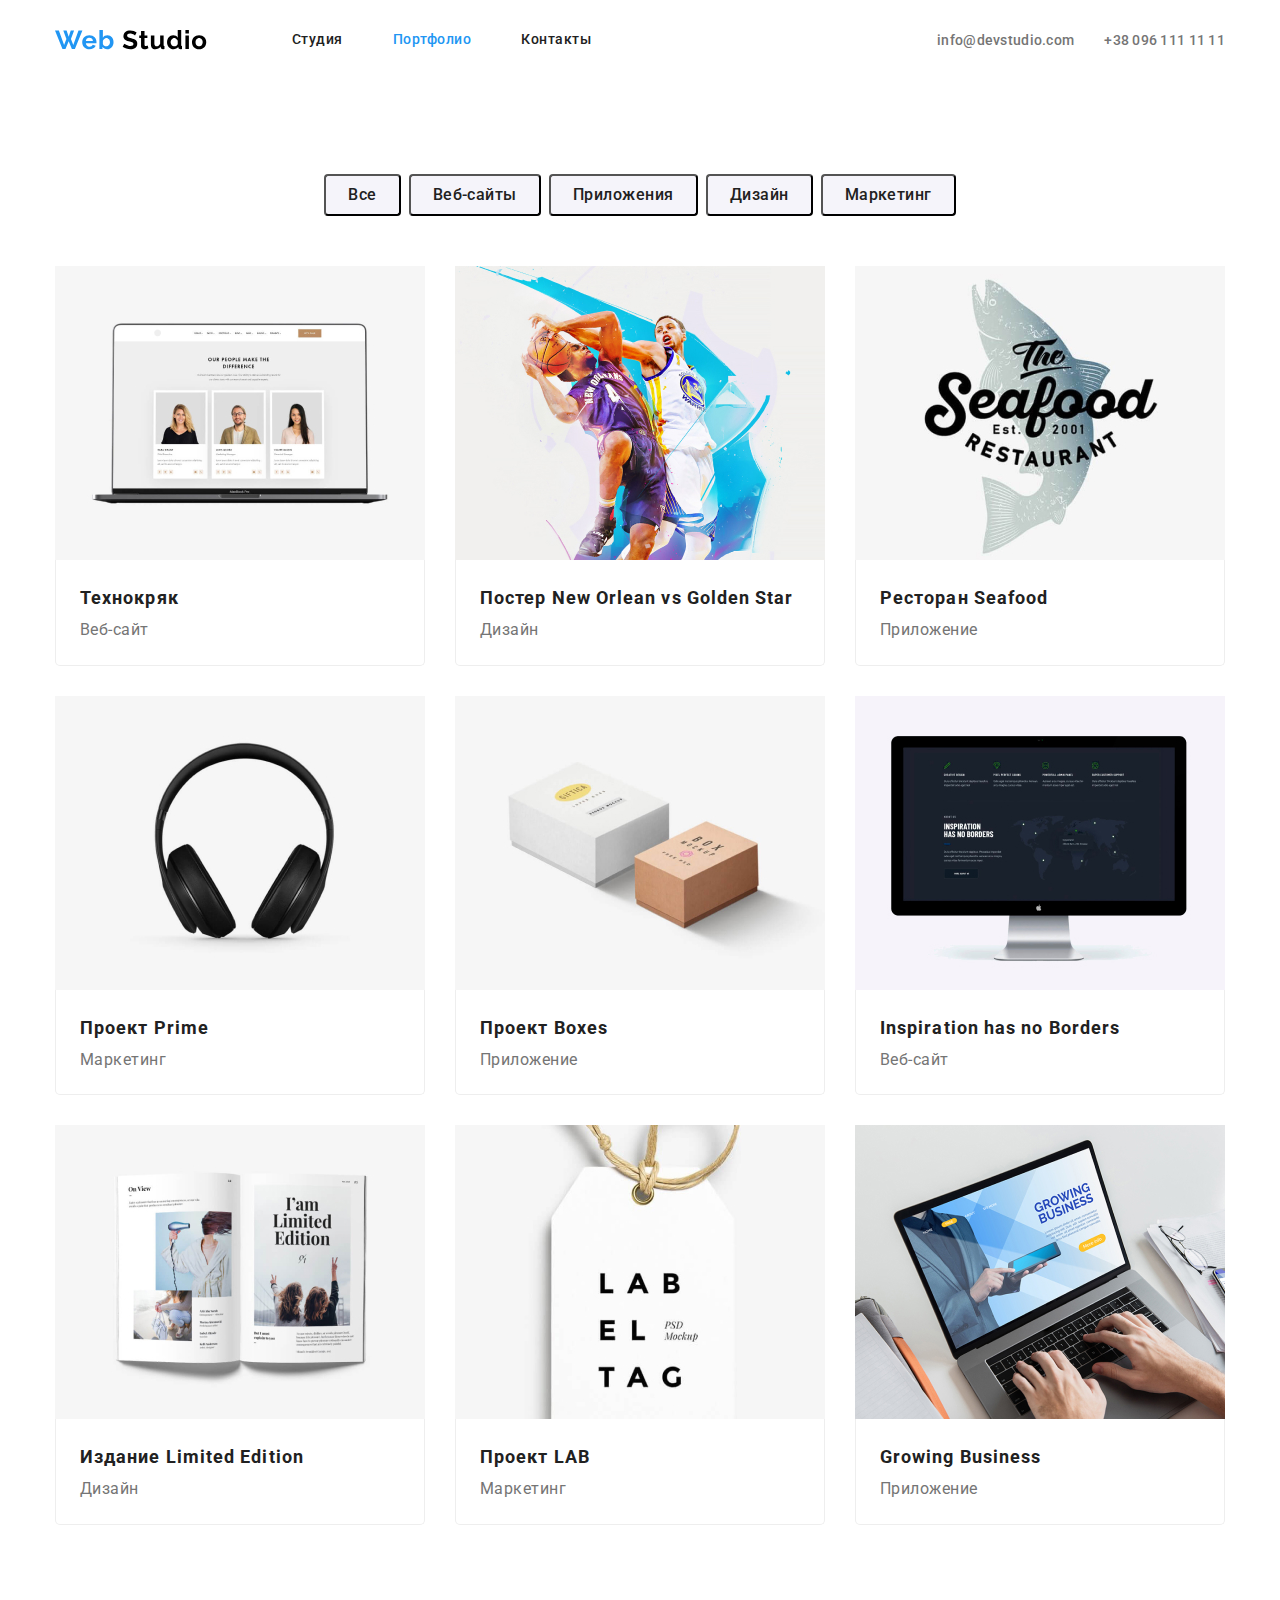
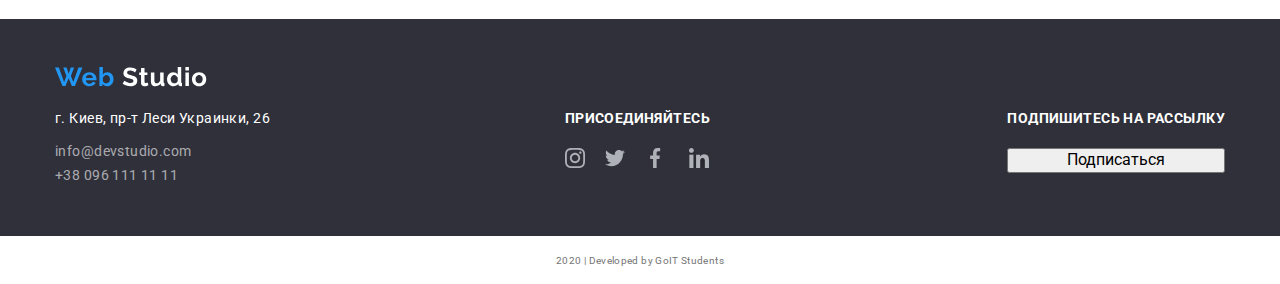
==== commit 4b0a68fb: "commit" ====
--- a/portfolio.html
+++ b/portfolio.html
@@ -84,12 +84,12 @@
             <li class="filter-item">
               <a href="" class="link">
                 <img src="./images/technokryak.jpg" alt="" />
-                <div class="">
-                  <p class="filter-text">
-                    Технокряк это современная площадка распространения
-                    коронавируса. Компании используют эту платформу для
-                    цифрового шпионажа и атак на защищённые сервера конкурентов.
-                  </p>
+                <div class="filter-card">
+                  <!-- <p class="filter-text">
+                    Технокряк это современная площадка распространения
+                    коронавируса. Компании используют эту платформу для
+                    цифрового шпионажа и атак на защищённые сервера конкурентов.
+                  </p> -->
                   <h2 class="title">Технокряк</h2>
                   <p class="text">Веб-сайт</p>
                 </div>
@@ -98,97 +98,113 @@
             <li class="filter-item">
               <a href="" class="item">
                 <img src="./images/neworlean.jpg" alt="" />
-                <p class="filter-text">
-                  Технокряк это современная площадка распространения
-                  коронавируса. Компании используют эту платформу для цифрового
-                  шпионажа и атак на защищённые сервера конкурентов.
-                </p>
-                <h2 class="title">Постер New Orlean vs Golden Star</h2>
-                <p class="text">Дизайн</p>
+                <div class="filter-card">
+                  <!-- <p class="filter-text">
+                    Технокряк это современная площадка распространения
+                    коронавируса. Компании используют эту платформу для
+                    цифрового шпионажа и атак на защищённые сервера конкурентов.
+                  </p> -->
+                  <h2 class="title">Постер New Orlean vs Golden Star</h2>
+                  <p class="text">Дизайн</p>
+                </div>
               </a>
             </li>
             <li class="filter-item">
               <a href="" class="link">
                 <img src="./images/seafood.jpg" alt="" />
-                <p class="filter-text">
-                  Технокряк это современная площадка распространения
-                  коронавируса. Компании используют эту платформу для цифрового
-                  шпионажа и атак на защищённые сервера конкурентов.
-                </p>
-                <h2 class="title">Ресторан Seafood</h2>
-                <p class="text">Приложение</p>
+                <div class="filter-card">
+                  <!-- <p class="filter-text">
+                    Технокряк это современная площадка распространения
+                    коронавируса. Компании используют эту платформу для
+                    цифрового шпионажа и атак на защищённые сервера конкурентов.
+                  </p> -->
+                  <h2 class="title">Ресторан Seafood</h2>
+                  <p class="text">Приложение</p>
+                </div>
               </a>
             </li>
             <li class="filter-item">
               <a href="" class="link">
                 <img src="./images/prime.jpg" alt="" />
-                <p class="filter-text">
-                  Технокряк это современная площадка распространения
-                  коронавируса. Компании используют эту платформу для цифрового
-                  шпионажа и атак на защищённые сервера конкурентов.
-                </p>
-                <h2 class="title">Проект Prime</h2>
-                <p class="text">Маркетинг</p>
+                <div class="filter-card">
+                  <!-- <p class="filter-text">
+                    Технокряк это современная площадка распространения
+                    коронавируса. Компании используют эту платформу для
+                    цифрового шпионажа и атак на защищённые сервера конкурентов.
+                  </p> -->
+                  <h2 class="title">Проект Prime</h2>
+                  <p class="text">Маркетинг</p>
+                </div>
               </a>
             </li>
             <li class="filter-item">
               <a href="" class="link">
                 <img src="./images/boxes.jpg" alt="" />
-                <p class="filter-text">
-                  Технокряк это современная площадка распространения
-                  коронавируса. Компании используют эту платформу для цифрового
-                  шпионажа и атак на защищённые сервера конкурентов.
-                </p>
-                <h2 class="title">Проект Boxes</h2>
-                <p class="text">Приложение</p>
+                <div class="filter-card">
+                  <!-- <p class="filter-text">
+                    Технокряк это современная площадка распространения
+                    коронавируса. Компании используют эту платформу для
+                    цифрового шпионажа и атак на защищённые сервера конкурентов.
+                  </p> -->
+                  <h2 class="title">Проект Boxes</h2>
+                  <p class="text">Приложение</p>
+                </div>
               </a>
             </li>
             <li class="filter-item">
               <a href="" class="link">
                 <img src="./images/inspiration.jpg" alt="" />
-                <p class="filter-text">
-                  Технокряк это современная площадка распространения
-                  коронавируса. Компании используют эту платформу для цифрового
-                  шпионажа и атак на защищённые сервера конкурентов.
-                </p>
-                <h2 class="title">Inspiration has no Borders</h2>
-                <p class="text">Веб-сайт</p>
+                <div class="filter-card">
+                  <!-- <p class="filter-text">
+                    Технокряк это современная площадка распространения
+                    коронавируса. Компании используют эту платформу для
+                    цифрового шпионажа и атак на защищённые сервера конкурентов.
+                  </p> -->
+                  <h2 class="title">Inspiration has no Borders</h2>
+                  <p class="text">Веб-сайт</p>
+                </div>
               </a>
             </li>
             <li class="filter-item">
               <a href="" class="link">
                 <img src="./images/lmtedition.jpg" alt="" />
-                <p class="filter-text">
-                  Технокряк это современная площадка распространения
-                  коронавируса. Компании используют эту платформу для цифрового
-                  шпионажа и атак на защищённые сервера конкурентов.
-                </p>
-                <h2 class="title">Издание Limited Edition</h2>
-                <p class="text">Дизайн</p>
+                <div class="filter-card">
+                  <!-- <p class="filter-text">
+                    Технокряк это современная площадка распространения
+                    коронавируса. Компании используют эту платформу для
+                    цифрового шпионажа и атак на защищённые сервера конкурентов.
+                  </p> -->
+                  <h2 class="title">Издание Limited Edition</h2>
+                  <p class="text">Дизайн</p>
+                </div>
               </a>
             </li>
             <li class="filter-item">
               <a href="" class="link">
                 <img src="./images/lab.jpg" alt="" />
-                <p class="filter-text">
-                  Технокряк это современная площадка распространения
-                  коронавируса. Компании используют эту платформу для цифрового
-                  шпионажа и атак на защищённые сервера конкурентов.
-                </p>
-                <h2 class="title">Проект LAB</h2>
-                <p class="text">Маркетинг</p>
+                <div class="filter-card">
+                  <!-- <p class="filter-text">
+                    Технокряк это современная площадка распространения
+                    коронавируса. Компании используют эту платформу для
+                    цифрового шпионажа и атак на защищённые сервера конкурентов.
+                  </p> -->
+                  <h2 class="title">Проект LAB</h2>
+                  <p class="text">Маркетинг</p>
+                </div>
               </a>
             </li>
             <li class="filter-item">
               <a href="" class="link">
                 <img src="./images/growingbusiness.jpg" alt="" />
-                <p class="filter-text">
-                  Технокряк это современная площадка распространения
-                  коронавируса. Компании используют эту платформу для цифрового
-                  шпионажа и атак на защищённые сервера конкурентов.
-                </p>
-                <h2 class="title">Growing Business</h2>
-                <p class="text">Приложение</p>
+                <div class="filter-card">
+                  <!-- <p class="filter-text">
+                    Технокряк это современная площадка распространения
+                    коронавируса. Компании используют эту платформу для
+                    цифрового шпионажа и атак на защищённые сервера конкурентов.
+                  </p> -->
+                  <h2 class="title">Growing Business</h2>
+                  <p class="text">Приложение</p>
+                </div>
               </a>
             </li>
           </ul>
--- a/css/styles.css
+++ b/css/styles.css
@@ -260,11 +260,14 @@
 .partners-section .section-title {
   margin-bottom: 50px;
 }
-.partners-section .item {
+
+.partners-section .item-link {
+  display: flex;
   width: 170px;
   height: 90px;
-  width: 170px;
-  outline: 2px solid var(--primary-text-color);
+  align-items: center;
+  justify-content: center;
+  border: 1px solid var(--primary-text-color);
 }
 .partners-section .item:not(:last-child) {
   margin-right: 30px;
@@ -318,8 +321,12 @@
   line-height: 2;
   letter-spacing: 0.06em;
   color: var(--title-text-color);
-}
-.filter-item .filter-text {
+  margin-top: 0px;
+  margin-bottom: 0px;
+}
+/* .filter-item .filter-text {
+  margin-top: 0px;
+  margin-bottom: 0px;
   font-style: normal;
   font-weight: normal;
   font-size: 18px;
@@ -327,8 +334,10 @@
   letter-spacing: 0.03em;
   color: var(--primary-white-color);
   background-color: var(--accent-color);
-}
+} */
 .filter-item .text {
+  margin-top: 0px;
+  margin-bottom: 0px;
   font-style: normal;
   font-weight: normal;
   font-size: 16px;
@@ -360,18 +369,34 @@
   margin-bottom: 0px;
 }
 .filter-item {
-  width: calc((100% - 60px) / 3);
-  margin-right: 30px;
   margin-bottom: 30px;
   list-style: none;
   border-top-left-radius: 5px;
   border-top-right-radius: 5px;
 }
+.filter-item:not(:nth-child(3n)) {
+  margin-right: 30px;
+}
+.filter-item:nth-last-child(-n + 3) {
+  margin-bottom: 0;
+}
 .filter-item .link {
   border-radius: 5px 5px 0px 0px;
   display: block;
 }
-
+.filter-card {
+  padding-left: 24px;
+  padding-right: 24px;
+  padding-top: 20px;
+  padding-bottom: 20px;
+  background: var(--background-color);
+  box-sizing: border-box;
+  border-bottom-left-radius: 5px;
+  border-bottom-right-radius: 5px;
+  border-left: 1px solid#eeeeee;
+  border-right: 1px solid#eeeeee;
+  border-bottom: 1px solid#eeeeee;
+}
 /* FOOTER */
 .footer {
   background-color: #2f303a;
